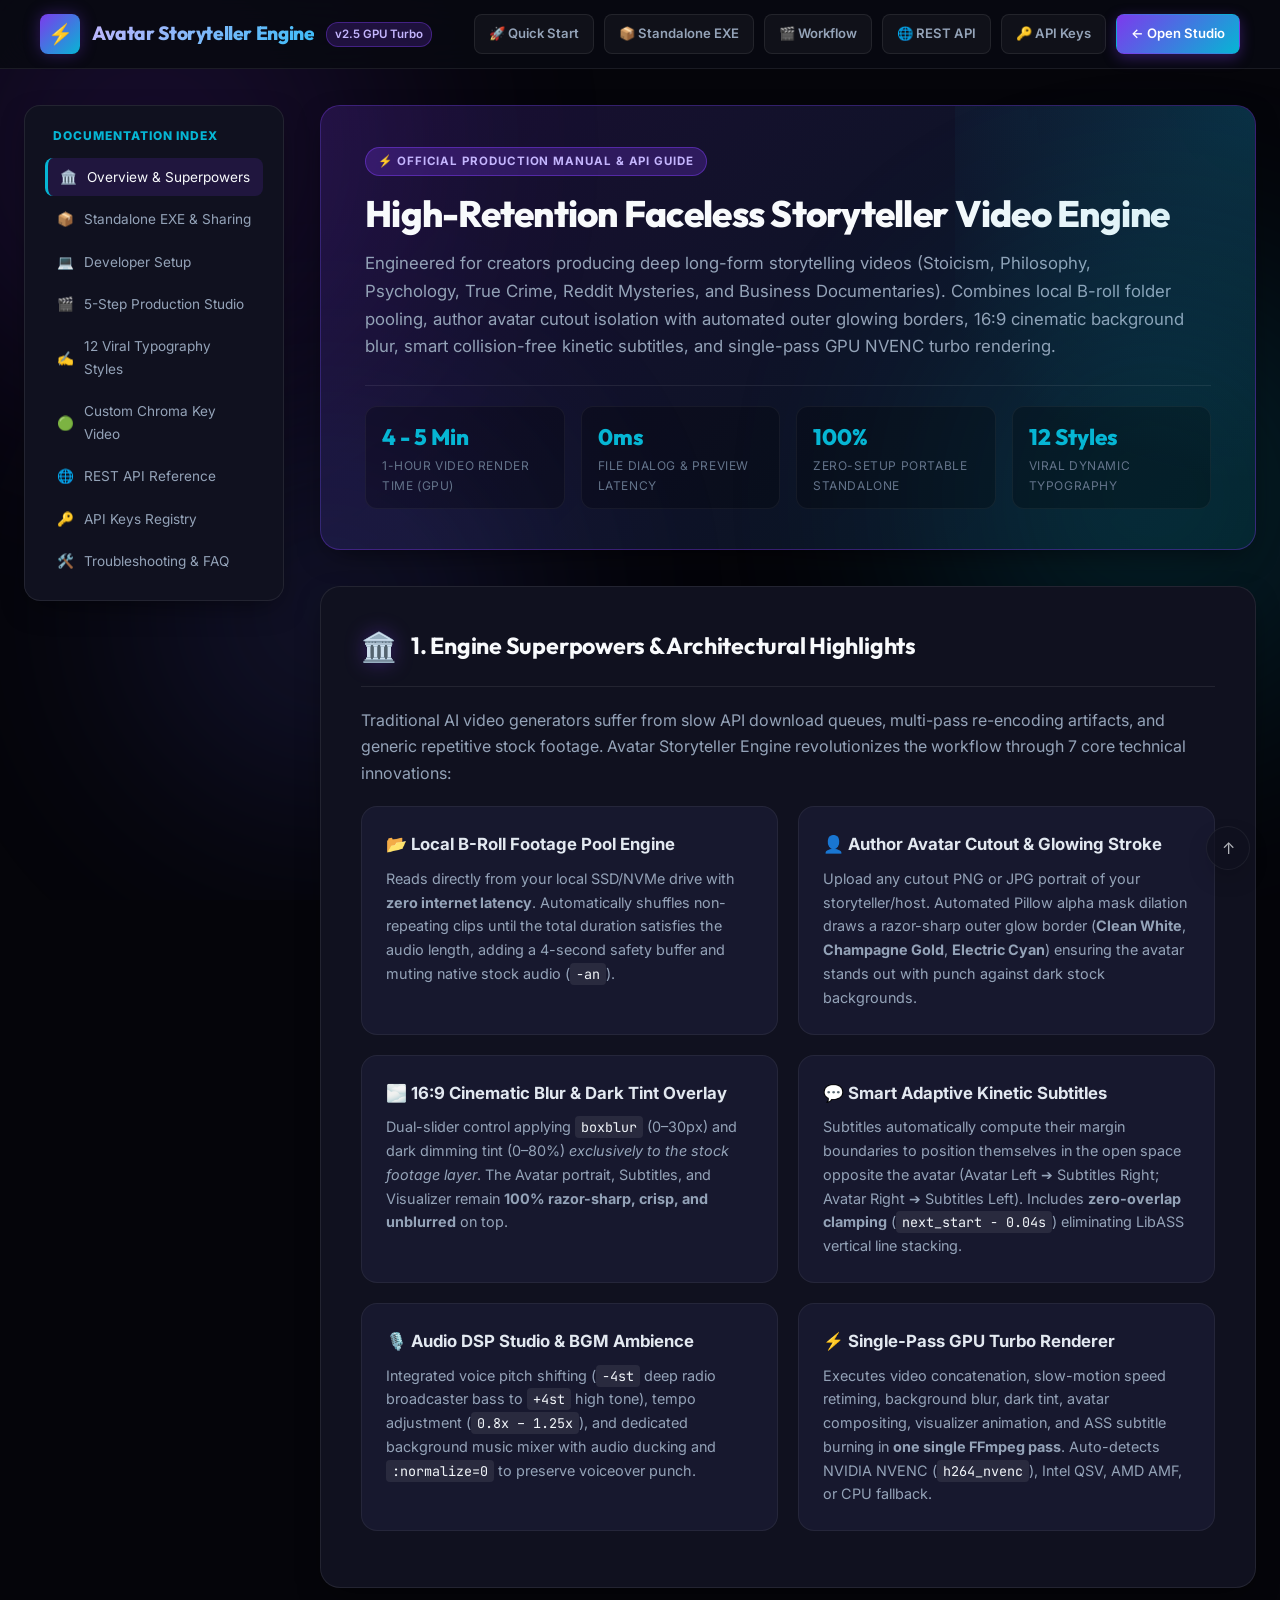
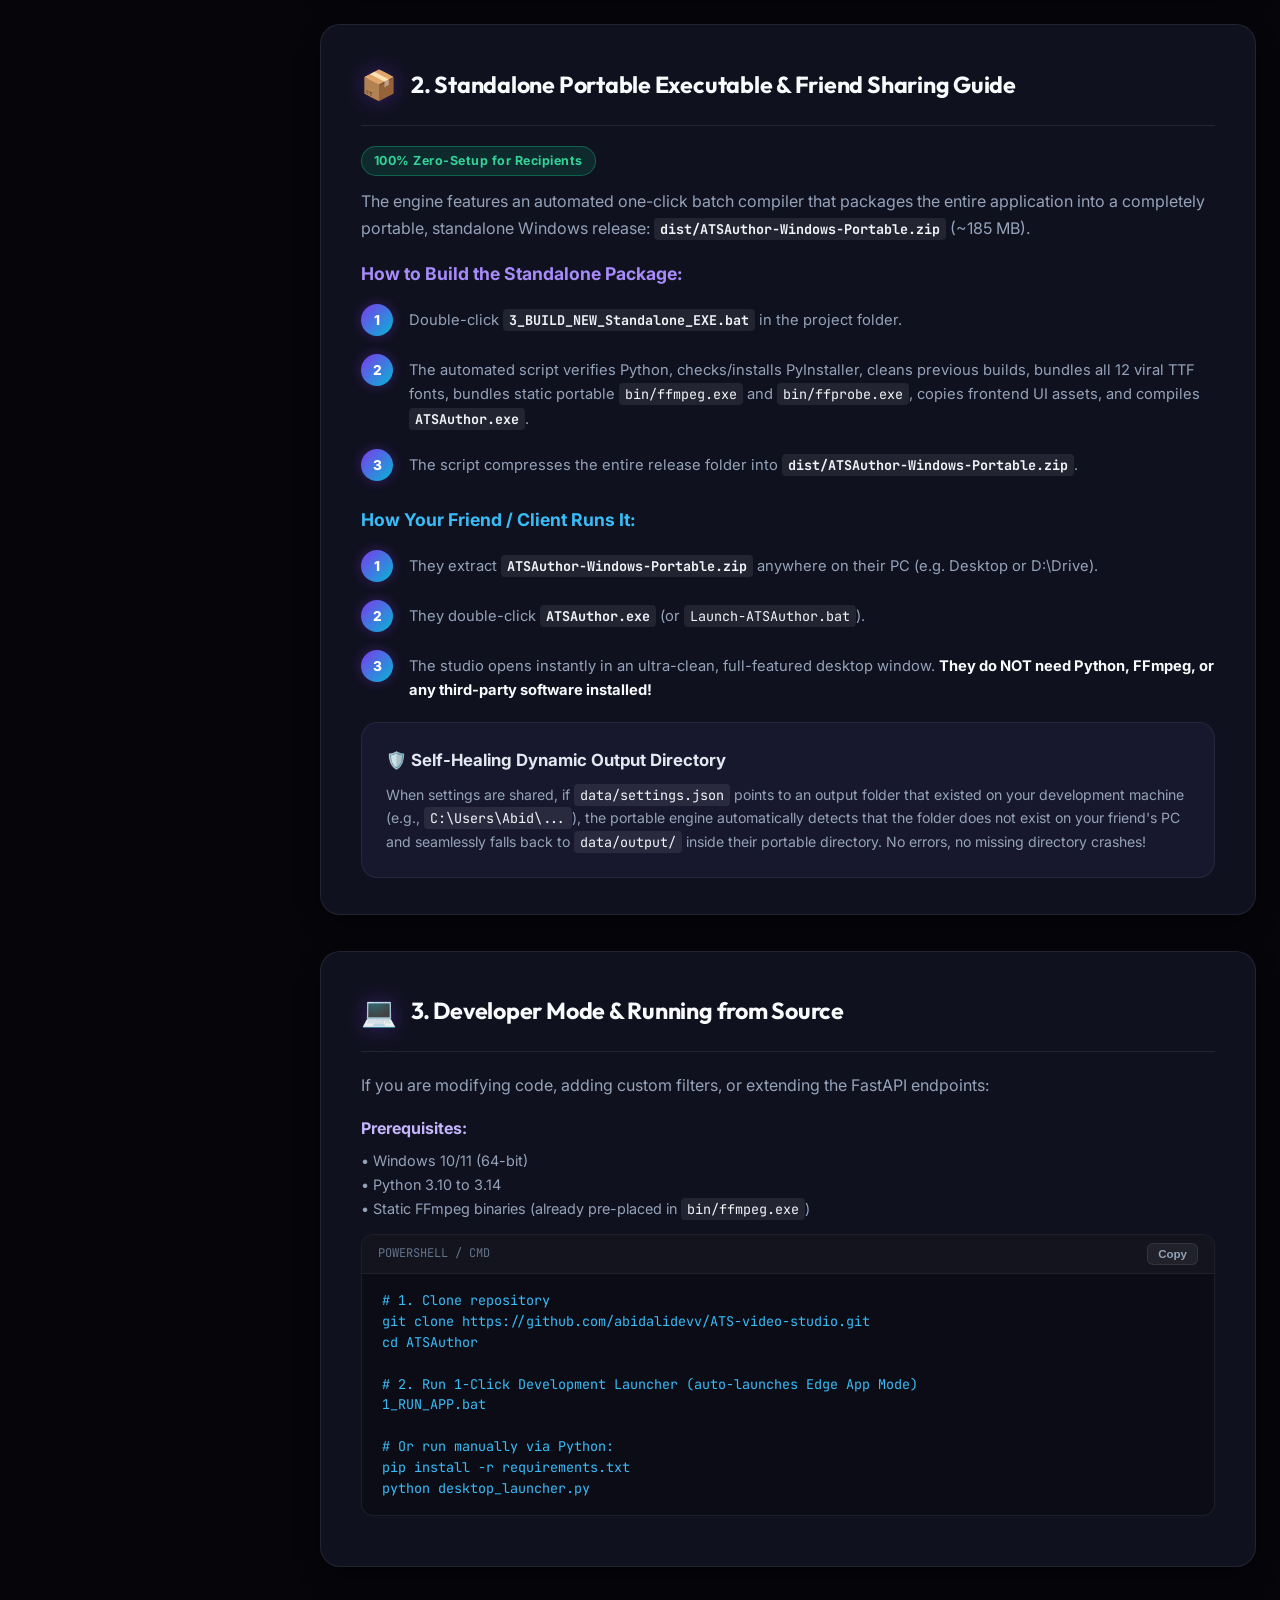
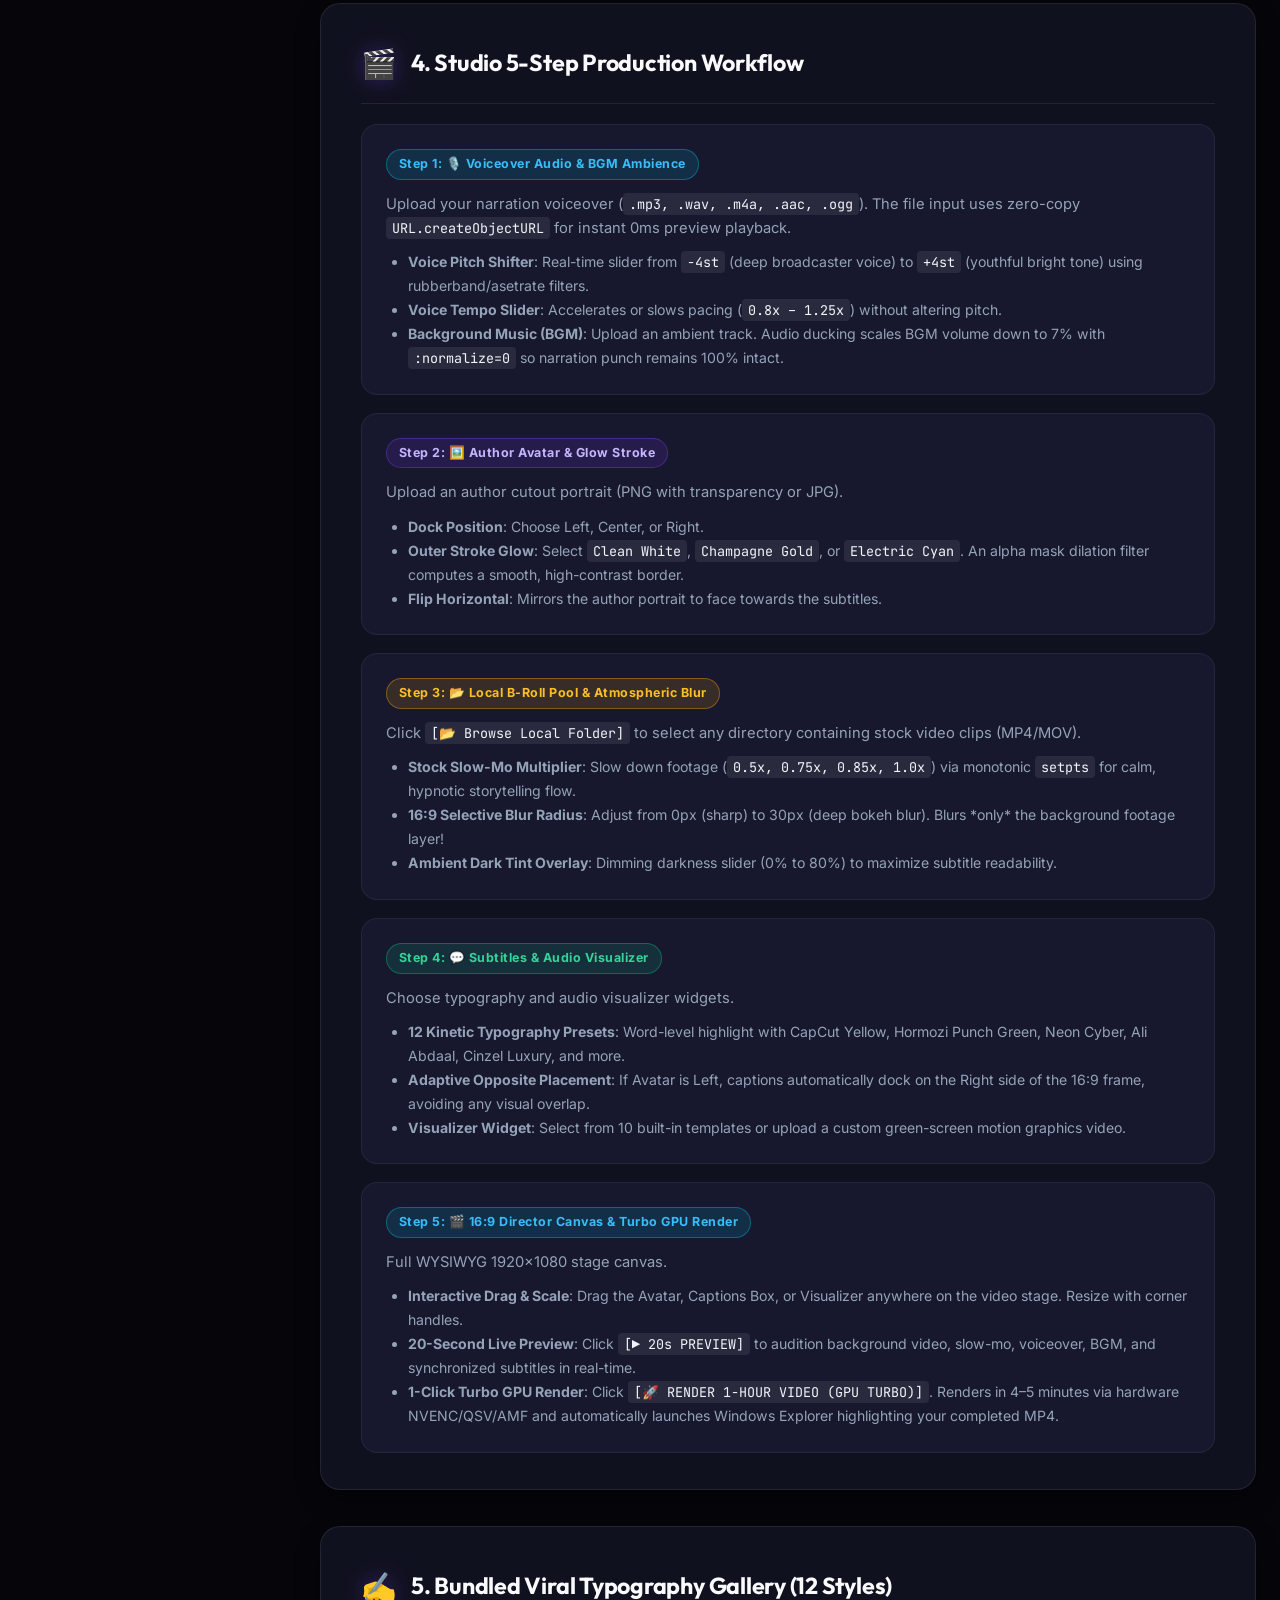
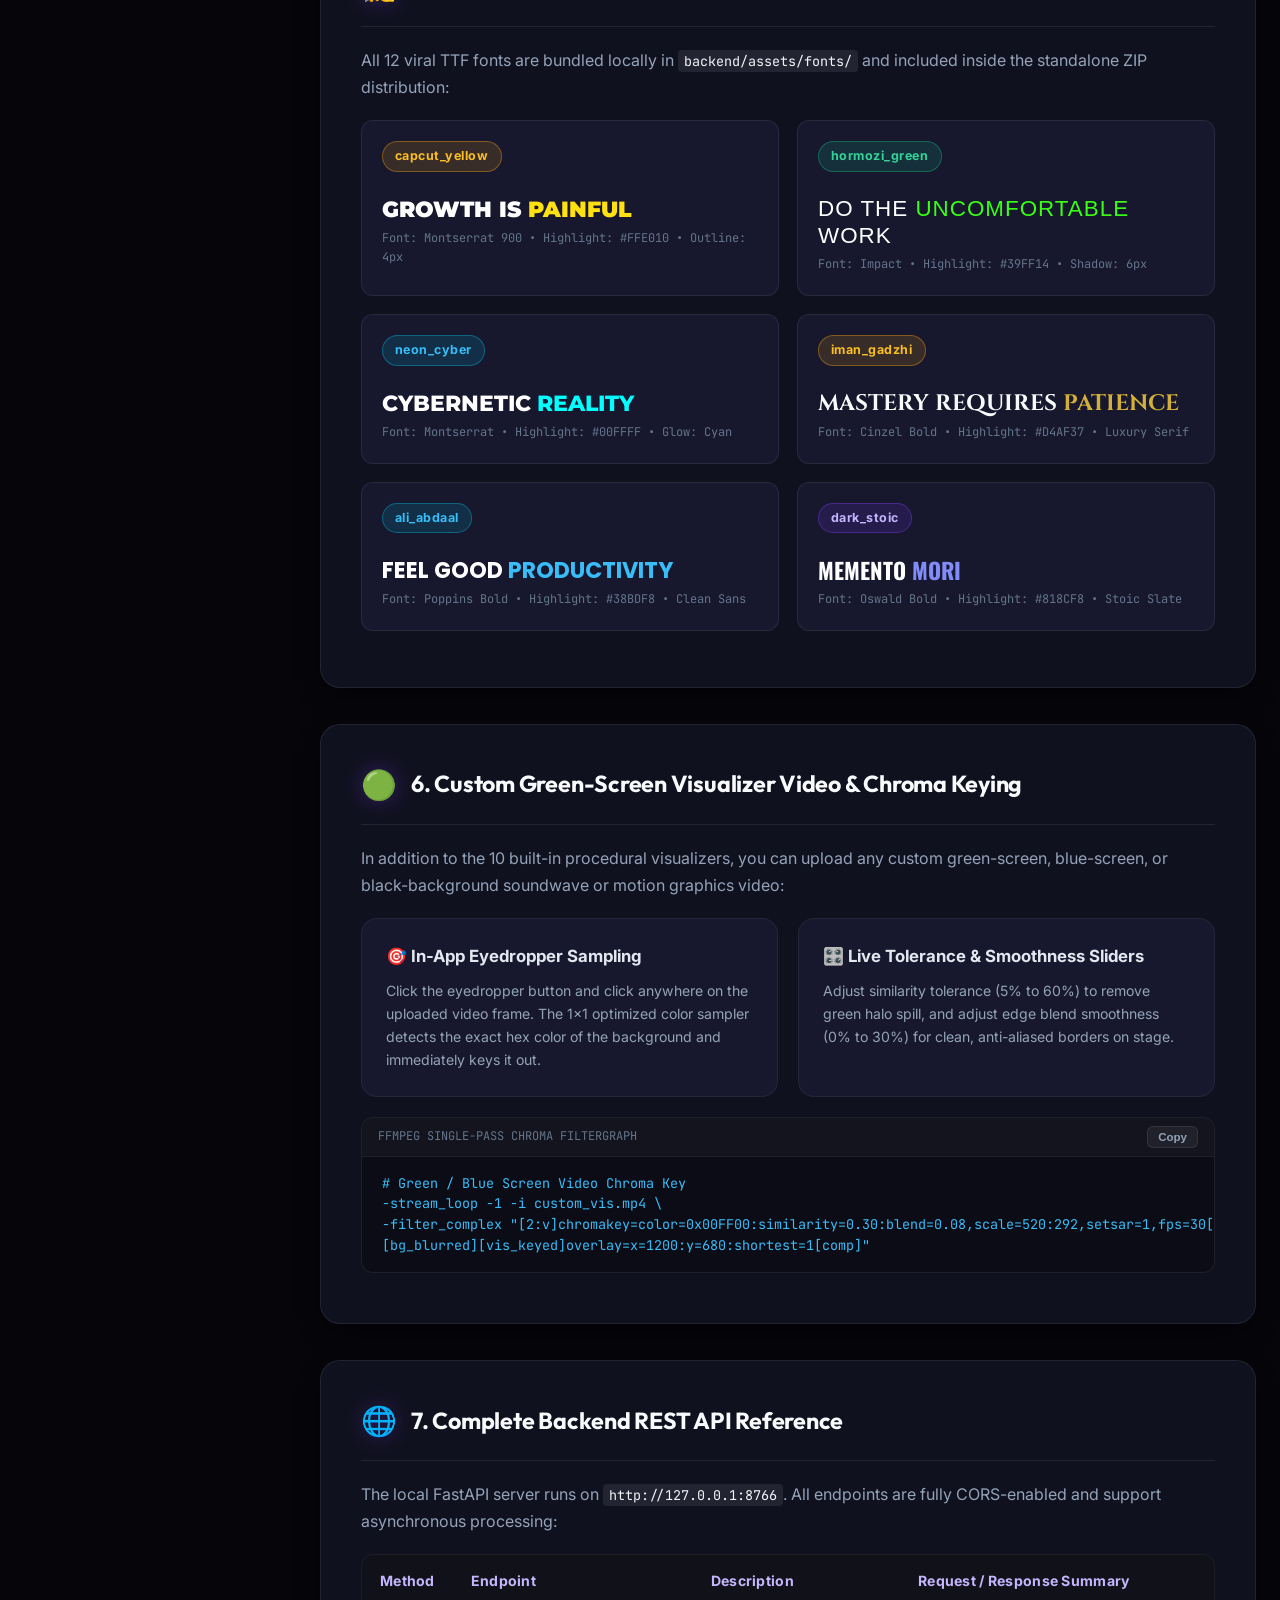
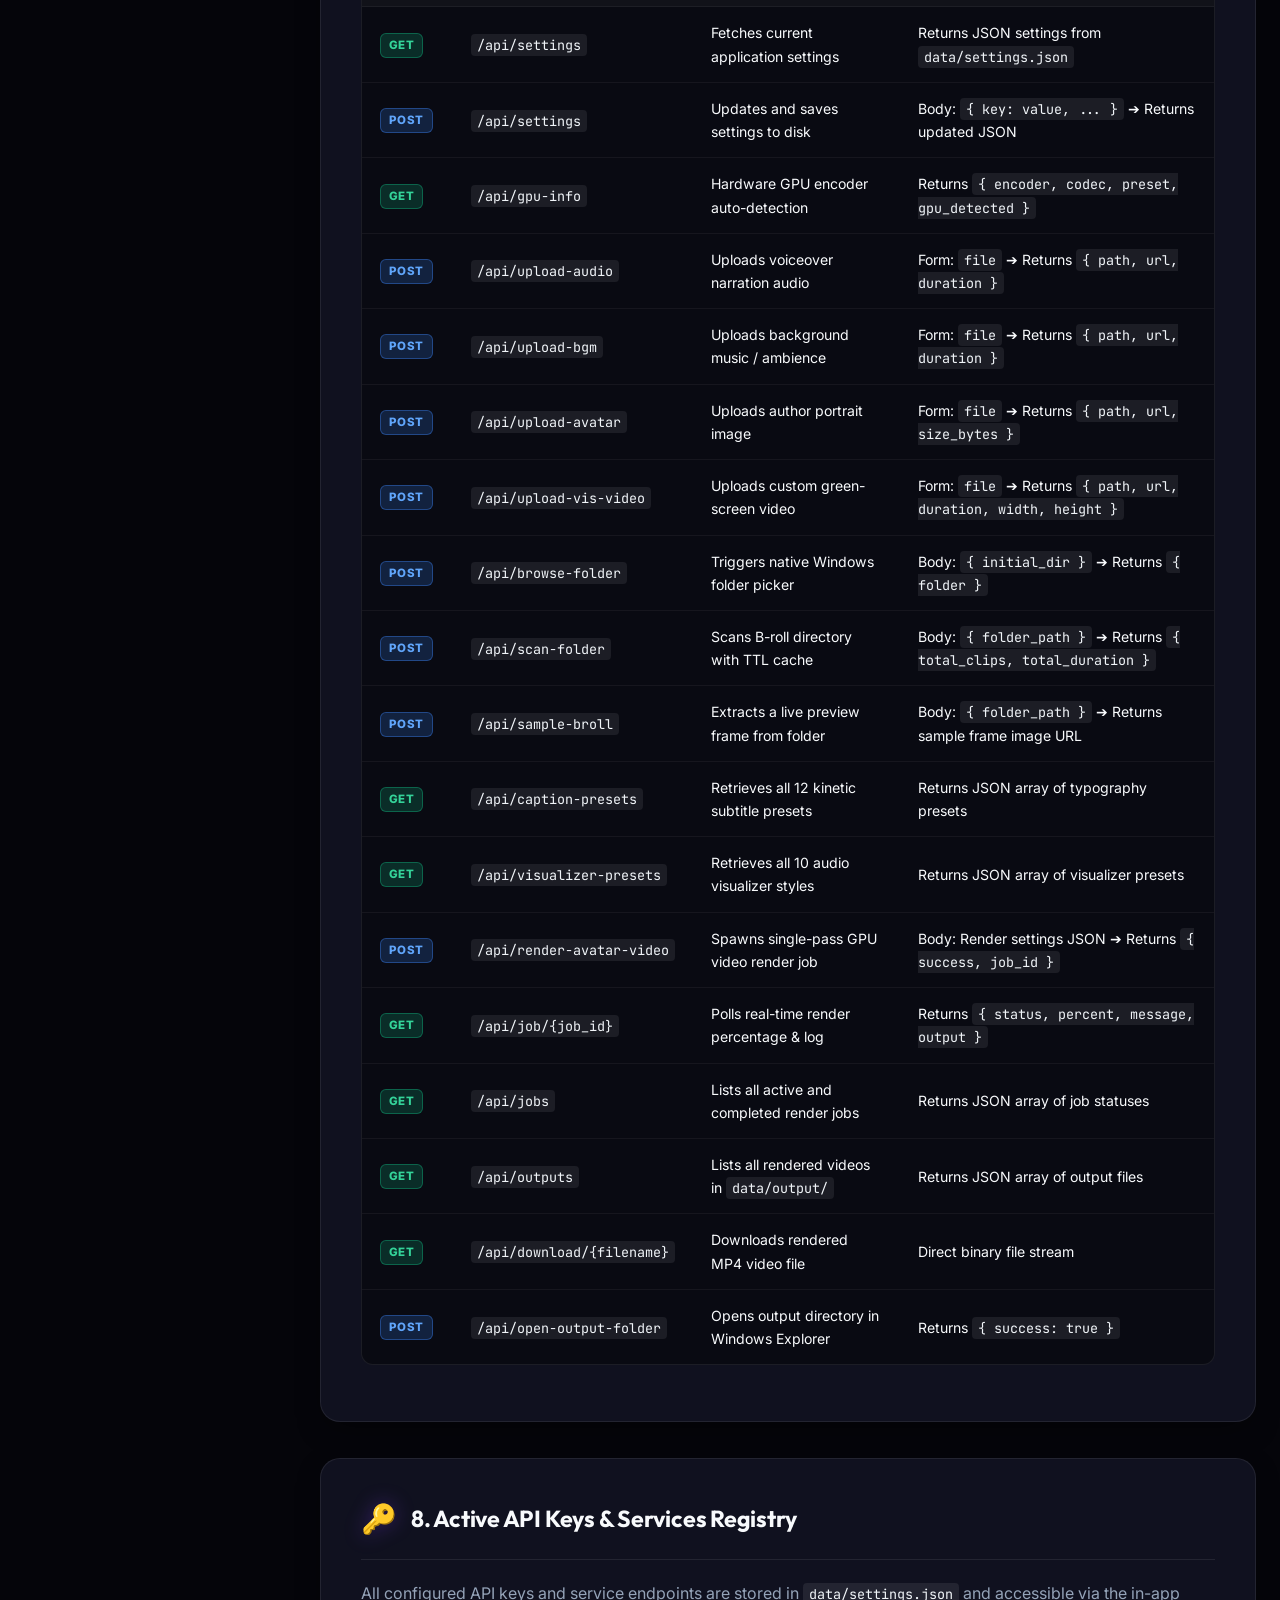
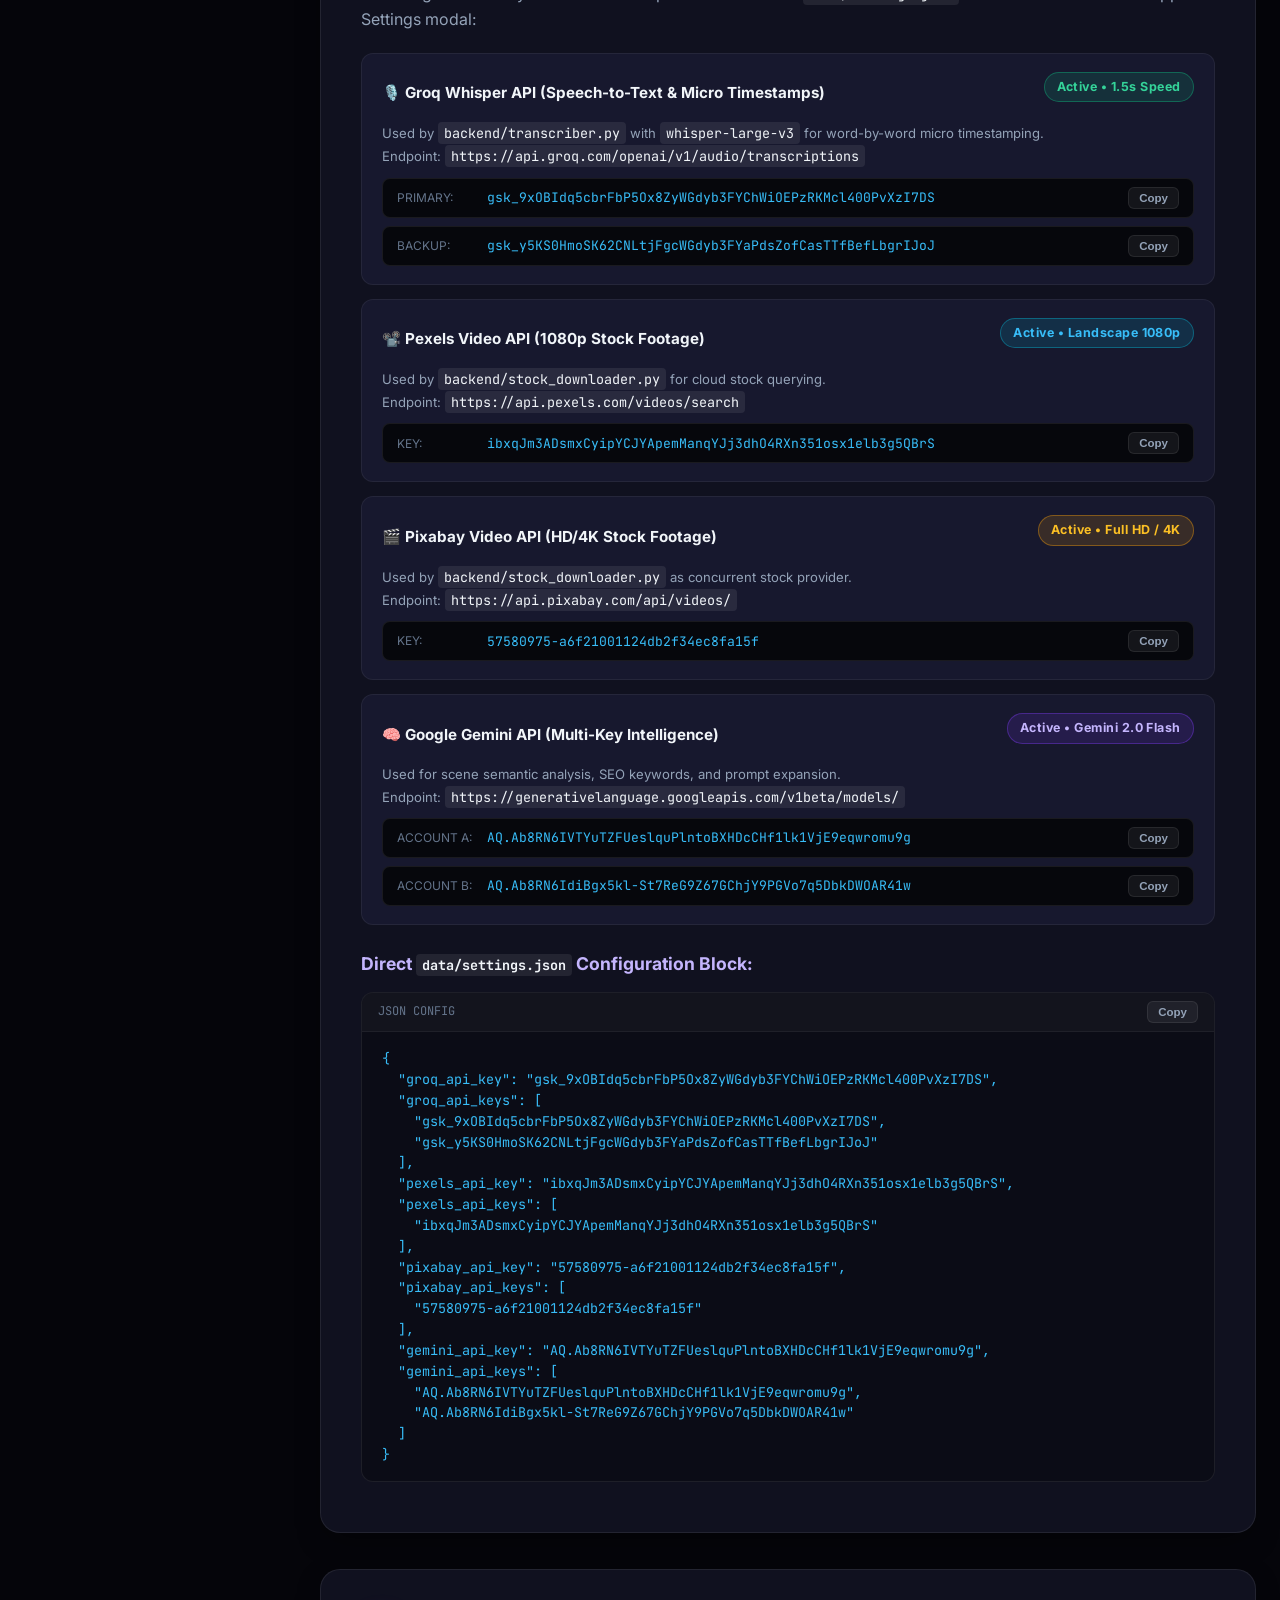
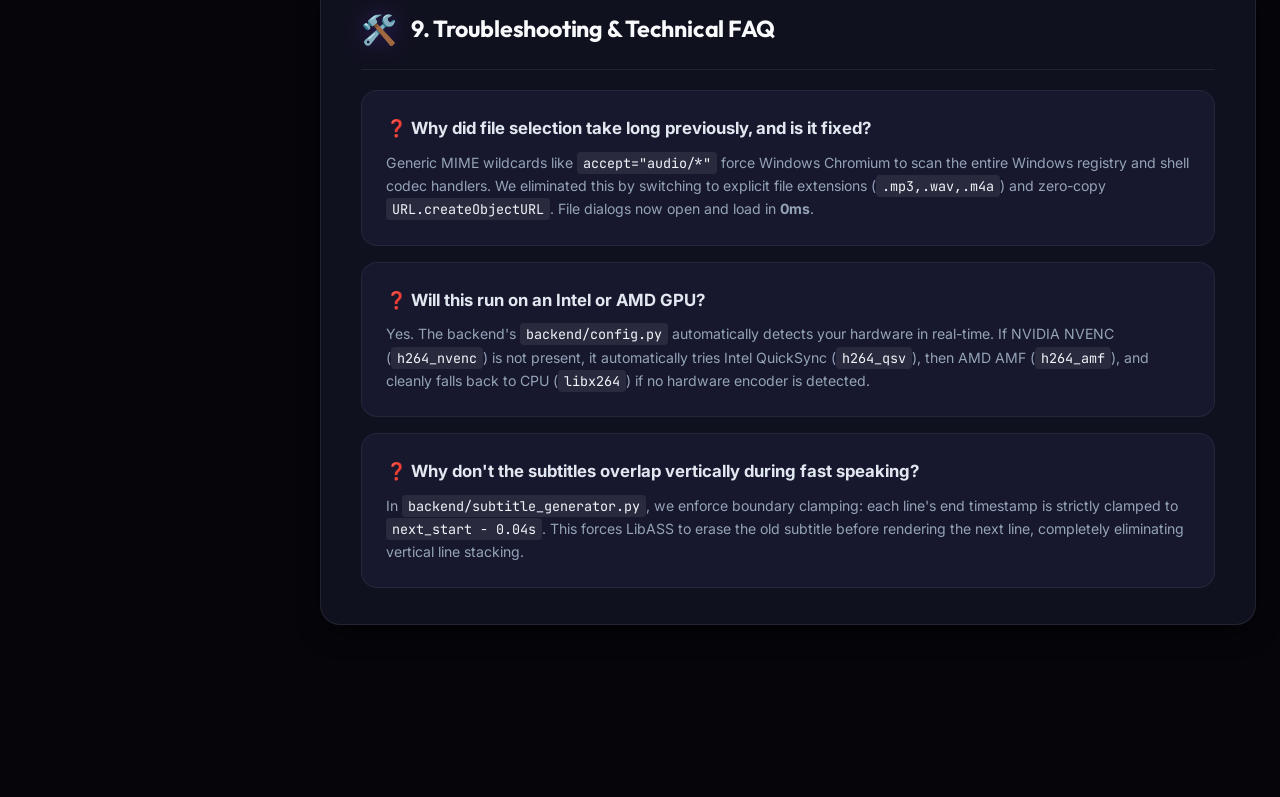
==== documentation.html @ 4c085325 "feat: complete ATS Author Studio with standalone engine, visualizers, and unified docs" ====
<!DOCTYPE html>
<html lang="en">
<head>
  <meta charset="UTF-8">
  <meta name="viewport" content="width=device-width, initial-scale=1.0">
  <title>⚡ Avatar Storyteller Engine — Master Documentation &amp; User Manual</title>
  <meta name="description" content="Official documentation, standalone distribution manual, and REST API specification for Avatar Storyteller Engine: Ultra-fast single-pass GPU 1080p video studio for faceless YouTube storytellers.">
  <link rel="icon" type="image/svg+xml" href="data:image/svg+xml,<svg xmlns='http://www.w3.org/2000/svg' viewBox='0 0 32 32'><text y='26' font-size='28'>⚡</text></svg>">
  <link rel="preconnect" href="https://fonts.googleapis.com">
  <link rel="preconnect" href="https://fonts.gstatic.com" crossorigin>
  <link href="https://fonts.googleapis.com/css2?family=Anton&family=Archivo+Black&family=Bangers&family=Bebas+Neue&family=Cinzel:wght@700;900&family=Inter:wght@300;400;500;600;700;800&family=JetBrains+Mono:wght@400;500;600&family=Luckiest+Guy&family=Montserrat:wght@500;700;800;900&family=Oswald:wght@600;700&family=Outfit:wght@600;700;800;900&family=Poppins:wght@600;800&display=swap" rel="stylesheet">
  <style>
    :root {
      --bg-void: #05050a;
      --bg-deep: #090a12;
      --bg-card: #10111f;
      --bg-card-hover: #15172b;
      --bg-sub: #17182e;
      --bg-code: #0b0c16;
      --border-subtle: rgba(255, 255, 255, 0.08);
      --border-hover: rgba(124, 58, 237, 0.45);
      --accent-primary: #7c3aed;
      --accent-secondary: #06b6d4;
      --accent-cyan-glow: rgba(6, 182, 212, 0.35);
      --accent-purple-glow: rgba(124, 58, 237, 0.35);
      --accent-green: #10b981;
      --accent-gold: #f59e0b;
      --accent-red: #ef4444;
      --text-primary: #f8fafc;
      --text-secondary: #94a3b8;
      --text-muted: #64748b;
      --radius-sm: 8px;
      --radius-md: 12px;
      --radius-lg: 16px;
      --radius-xl: 20px;
      --shadow-card: 0 10px 30px -10px rgba(0, 0, 0, 0.6);
      --shadow-glow: 0 0 25px rgba(124, 58, 237, 0.25);
    }

    * { box-sizing: border-box; margin: 0; padding: 0; }
    html { scroll-behavior: smooth; }

    body {
      background: var(--bg-void);
      color: var(--text-primary);
      font-family: 'Inter', -apple-system, BlinkMacSystemFont, "Segoe UI", Roboto, sans-serif;
      line-height: 1.65;
      padding-bottom: 100px;
      overflow-x: hidden;
    }

    /* Ambient Background Glows */
    .bg-canvas-fx {
      position: fixed;
      top: 0; left: 0; right: 0; bottom: 0;
      pointer-events: none;
      z-index: 0;
      overflow: hidden;
    }
    .glow-orb {
      position: absolute;
      border-radius: 50%;
      filter: blur(120px);
      opacity: 0.15;
    }
    .orb-1 { width: 500px; height: 500px; background: var(--accent-primary); top: -100px; left: -100px; }
    .orb-2 { width: 450px; height: 450px; background: var(--accent-secondary); top: 30%; right: -100px; }
    .orb-3 { width: 400px; height: 400px; background: #6366f1; bottom: 10%; left: 10%; }

    /* Sticky Top Header */
    .docs-header {
      position: sticky;
      top: 0;
      z-index: 100;
      display: flex;
      align-items: center;
      justify-content: space-between;
      padding: 14px 40px;
      background: rgba(9, 10, 18, 0.88);
      backdrop-filter: blur(20px);
      -webkit-backdrop-filter: blur(20px);
      border-bottom: 1px solid var(--border-subtle);
    }
    .brand {
      display: flex;
      align-items: center;
      gap: 12px;
      text-decoration: none;
      color: inherit;
    }
    .brand-icon {
      width: 40px;
      height: 40px;
      background: linear-gradient(135deg, var(--accent-primary), var(--accent-secondary));
      border-radius: var(--radius-sm);
      display: grid;
      place-items: center;
      font-size: 20px;
      box-shadow: 0 0 16px var(--accent-purple-glow);
    }
    .brand-title {
      font-family: 'Outfit', sans-serif;
      font-weight: 800;
      font-size: 1.2rem;
      letter-spacing: -0.02em;
      background: linear-gradient(135deg, #c4b5fd 0%, #38bdf8 100%);
      -webkit-background-clip: text;
      -webkit-text-fill-color: transparent;
    }
    .brand-version {
      font-size: 0.72rem;
      padding: 2px 8px;
      border-radius: 12px;
      background: rgba(124, 58, 237, 0.2);
      border: 1px solid rgba(124, 58, 237, 0.4);
      color: #c4b5fd;
      font-weight: 600;
    }
    .nav-actions {
      display: flex;
      align-items: center;
      gap: 10px;
    }
    .nav-btn {
      display: inline-flex;
      align-items: center;
      gap: 6px;
      padding: 8px 14px;
      border-radius: var(--radius-sm);
      font-size: 0.82rem;
      font-weight: 600;
      text-decoration: none;
      color: var(--text-secondary);
      background: rgba(255, 255, 255, 0.04);
      border: 1px solid var(--border-subtle);
      transition: all 0.2s ease;
      cursor: pointer;
    }
    .nav-btn:hover {
      color: var(--text-primary);
      background: rgba(255, 255, 255, 0.09);
      border-color: var(--accent-secondary);
      transform: translateY(-1px);
    }
    .nav-btn-primary {
      background: linear-gradient(135deg, var(--accent-primary), var(--accent-secondary));
      border-color: transparent;
      color: #fff !important;
      box-shadow: 0 4px 14px var(--accent-purple-glow);
    }
    .nav-btn-primary:hover {
      box-shadow: 0 6px 20px rgba(6, 182, 212, 0.4);
    }

    /* Layout Container */
    .docs-layout {
      position: relative;
      z-index: 1;
      max-width: 1300px;
      margin: 36px auto;
      padding: 0 24px;
      display: grid;
      grid-template-columns: 260px 1fr;
      gap: 36px;
      align-items: start;
    }
    @media (max-width: 960px) {
      .docs-layout { grid-template-columns: 1fr; }
      .docs-sidebar { display: none; }
      .docs-header { padding: 12px 20px; }
    }

    /* Sidebar Navigation */
    .docs-sidebar {
      position: sticky;
      top: 86px;
      background: var(--bg-card);
      border: 1px solid var(--border-subtle);
      border-radius: var(--radius-lg);
      padding: 20px;
      max-height: calc(100vh - 110px);
      overflow-y: auto;
      box-shadow: var(--shadow-card);
    }
    .sidebar-title {
      font-size: 0.75rem;
      font-weight: 800;
      text-transform: uppercase;
      letter-spacing: 0.08em;
      color: var(--accent-secondary);
      margin-bottom: 12px;
      padding-left: 8px;
    }
    .sidebar-list {
      list-style: none;
      display: flex;
      flex-direction: column;
      gap: 4px;
    }
    .sidebar-link {
      display: flex;
      align-items: center;
      gap: 10px;
      padding: 8px 12px;
      border-radius: var(--radius-sm);
      font-size: 0.85rem;
      color: var(--text-secondary);
      text-decoration: none;
      transition: all 0.15s ease;
    }
    .sidebar-link:hover, .sidebar-link.active {
      color: var(--text-primary);
      background: rgba(124, 58, 237, 0.15);
      border-left: 3px solid var(--accent-secondary);
    }

    /* Main Content Area */
    .docs-content {
      min-width: 0;
    }

    /* Hero Banner */
    .hero-banner {
      position: relative;
      background: linear-gradient(135deg, rgba(124, 58, 237, 0.18) 0%, rgba(6, 182, 212, 0.1) 100%);
      border: 1px solid rgba(124, 58, 237, 0.35);
      border-radius: var(--radius-xl);
      padding: 40px 44px;
      margin-bottom: 36px;
      box-shadow: var(--shadow-card);
      overflow: hidden;
    }
    .hero-banner::after {
      content: '';
      position: absolute;
      top: 0; right: 0; width: 300px; height: 100%;
      background: radial-gradient(circle at top right, rgba(6, 182, 212, 0.18), transparent 70%);
      pointer-events: none;
    }
    .hero-badge {
      display: inline-flex;
      align-items: center;
      gap: 8px;
      font-size: 0.72rem;
      font-weight: 700;
      text-transform: uppercase;
      letter-spacing: 0.08em;
      padding: 4px 12px;
      border-radius: 20px;
      background: rgba(124, 58, 237, 0.25);
      border: 1px solid rgba(124, 58, 237, 0.5);
      color: #c4b5fd;
      margin-bottom: 16px;
    }
    .hero-title {
      font-family: 'Outfit', sans-serif;
      font-size: 2.3rem;
      font-weight: 800;
      line-height: 1.2;
      margin-bottom: 14px;
      letter-spacing: -0.02em;
    }
    .hero-desc {
      color: var(--text-secondary);
      font-size: 1.05rem;
      max-width: 820px;
      margin-bottom: 24px;
    }
    .hero-stats {
      display: grid;
      grid-template-columns: repeat(auto-fit, minmax(180px, 1fr));
      gap: 16px;
      margin-top: 24px;
      padding-top: 20px;
      border-top: 1px solid rgba(255, 255, 255, 0.08);
    }
    .stat-card {
      background: rgba(0, 0, 0, 0.25);
      border: 1px solid rgba(255, 255, 255, 0.05);
      border-radius: var(--radius-md);
      padding: 12px 16px;
    }
    .stat-val {
      font-family: 'Outfit', sans-serif;
      font-size: 1.4rem;
      font-weight: 800;
      color: var(--accent-secondary);
    }
    .stat-label {
      font-size: 0.75rem;
      color: var(--text-muted);
      text-transform: uppercase;
      letter-spacing: 0.05em;
    }

    /* Section Cards */
    .section-card {
      background: var(--bg-card);
      border: 1px solid var(--border-subtle);
      border-radius: var(--radius-xl);
      padding: 36px 40px;
      margin-bottom: 36px;
      box-shadow: var(--shadow-card);
      transition: border-color 0.2s ease;
    }
    .section-card:hover {
      border-color: rgba(255, 255, 255, 0.12);
    }
    .section-header {
      display: flex;
      align-items: center;
      gap: 14px;
      margin-bottom: 20px;
      padding-bottom: 16px;
      border-bottom: 1px solid var(--border-subtle);
    }
    .section-icon {
      font-size: 1.8rem;
      filter: drop-shadow(0 0 10px var(--accent-purple-glow));
    }
    .section-title {
      font-family: 'Outfit', sans-serif;
      font-size: 1.45rem;
      font-weight: 700;
      letter-spacing: -0.01em;
    }

    /* Sub Cards & Grids */
    .grid-2 {
      display: grid;
      grid-template-columns: repeat(auto-fit, minmax(360px, 1fr));
      gap: 20px;
      margin: 20px 0;
    }
    .grid-3 {
      display: grid;
      grid-template-columns: repeat(auto-fit, minmax(260px, 1fr));
      gap: 18px;
      margin: 20px 0;
    }
    .sub-card {
      background: var(--bg-sub);
      border: 1px solid rgba(255, 255, 255, 0.06);
      border-radius: var(--radius-lg);
      padding: 24px;
      transition: all 0.2s ease;
    }
    .sub-card:hover {
      background: var(--bg-card-hover);
      border-color: var(--border-hover);
      transform: translateY(-2px);
    }
    .sub-card-title {
      font-size: 1.05rem;
      font-weight: 700;
      color: #e2e8f0;
      margin-bottom: 8px;
      display: flex;
      align-items: center;
      gap: 8px;
    }

    /* Step Pills & Badges */
    .step-badge {
      display: inline-flex;
      align-items: center;
      gap: 8px;
      padding: 4px 12px;
      border-radius: 20px;
      font-size: 0.78rem;
      font-weight: 700;
      letter-spacing: 0.04em;
      margin-bottom: 12px;
    }
    .badge-cyan { background: rgba(6, 182, 212, 0.15); color: #38bdf8; border: 1px solid rgba(6, 182, 212, 0.4); }
    .badge-purple { background: rgba(124, 58, 237, 0.15); color: #c4b5fd; border: 1px solid rgba(124, 58, 237, 0.4); }
    .badge-green { background: rgba(16, 185, 129, 0.15); color: #34d399; border: 1px solid rgba(16, 185, 129, 0.4); }
    .badge-gold { background: rgba(245, 158, 11, 0.15); color: #fbbf24; border: 1px solid rgba(245, 158, 11, 0.4); }

    /* Code & Clipboard Snippets */
    .code-box {
      position: relative;
      background: var(--bg-code);
      border: 1px solid var(--border-subtle);
      border-radius: var(--radius-md);
      margin: 14px 0;
      overflow: hidden;
    }
    .code-box-header {
      display: flex;
      align-items: center;
      justify-content: space-between;
      padding: 8px 16px;
      background: rgba(255, 255, 255, 0.03);
      border-bottom: 1px solid rgba(255, 255, 255, 0.05);
      font-size: 0.75rem;
      color: var(--text-muted);
      font-family: 'JetBrains Mono', monospace;
    }
    .copy-btn {
      background: rgba(255, 255, 255, 0.06);
      border: 1px solid var(--border-subtle);
      color: var(--text-secondary);
      border-radius: 6px;
      padding: 4px 10px;
      font-size: 0.72rem;
      font-weight: 600;
      cursor: pointer;
      display: inline-flex;
      align-items: center;
      gap: 4px;
      transition: all 0.2s ease;
    }
    .copy-btn:hover {
      background: rgba(255, 255, 255, 0.12);
      color: #fff;
      border-color: var(--accent-secondary);
    }
    .copy-btn.copied {
      background: var(--accent-green) !important;
      color: #fff !important;
      border-color: transparent !important;
    }
    pre {
      font-family: 'JetBrains Mono', monospace;
      padding: 16px 20px;
      overflow-x: auto;
      font-size: 0.84rem;
      color: #38bdf8;
      line-height: 1.55;
    }
    code {
      font-family: 'JetBrains Mono', monospace;
      background: rgba(255, 255, 255, 0.08);
      padding: 2px 6px;
      border-radius: 4px;
      font-size: 0.84rem;
      color: #f1f5f9;
    }

    /* Tables */
    .table-container {
      overflow-x: auto;
      margin: 20px 0;
      border: 1px solid var(--border-subtle);
      border-radius: var(--radius-md);
      background: var(--bg-deep);
    }
    table {
      width: 100%;
      border-collapse: collapse;
      font-size: 0.88rem;
      text-align: left;
    }
    th, td {
      padding: 14px 18px;
      border-bottom: 1px solid rgba(255, 255, 255, 0.05);
    }
    th {
      background: rgba(255, 255, 255, 0.03);
      color: #c4b5fd;
      font-weight: 700;
      letter-spacing: 0.02em;
    }
    tr:last-child td { border-bottom: none; }
    tr:hover td { background: rgba(255, 255, 255, 0.02); }

    /* Method Badges */
    .method-badge {
      display: inline-block;
      padding: 2px 8px;
      border-radius: 6px;
      font-size: 0.72rem;
      font-weight: 800;
      letter-spacing: 0.04em;
    }
    .method-get { background: rgba(16, 185, 129, 0.2); color: #34d399; border: 1px solid rgba(16, 185, 129, 0.4); }
    .method-post { background: rgba(59, 130, 246, 0.2); color: #60a5fa; border: 1px solid rgba(59, 130, 246, 0.4); }

    /* Key Box */
    .key-item {
      background: var(--bg-sub);
      border: 1px solid rgba(255, 255, 255, 0.06);
      border-radius: var(--radius-md);
      padding: 18px 20px;
      margin-bottom: 14px;
    }
    .key-header {
      display: flex;
      align-items: center;
      justify-content: space-between;
      margin-bottom: 8px;
    }
    .key-title {
      font-weight: 700;
      font-size: 0.95rem;
      color: #f1f5f9;
      display: flex;
      align-items: center;
      gap: 8px;
    }
    .key-desc {
      font-size: 0.82rem;
      color: var(--text-secondary);
      margin-bottom: 10px;
    }
    .key-string-wrapper {
      display: flex;
      align-items: center;
      gap: 10px;
      background: #06070c;
      border: 1px solid var(--border-subtle);
      border-radius: var(--radius-sm);
      padding: 8px 14px;
    }
    .key-string {
      font-family: 'JetBrains Mono', monospace;
      font-size: 0.82rem;
      color: #38bdf8;
      word-break: break-all;
      flex: 1;
    }

    /* Steps List */
    .steps-list {
      list-style: none;
      counter-reset: step-counter;
      display: flex;
      flex-direction: column;
      gap: 18px;
      margin: 16px 0;
    }
    .steps-list li {
      counter-increment: step-counter;
      display: flex;
      gap: 16px;
      align-items: flex-start;
    }
    .step-marker {
      width: 32px;
      height: 32px;
      border-radius: 50%;
      background: linear-gradient(135deg, var(--accent-primary), var(--accent-secondary));
      display: grid;
      place-items: center;
      font-weight: 800;
      font-size: 0.85rem;
      color: #fff;
      flex-shrink: 0;
      box-shadow: 0 0 12px var(--accent-purple-glow);
    }
    .step-text {
      flex: 1;
      padding-top: 4px;
      color: var(--text-secondary);
      font-size: 0.92rem;
    }
    .step-text strong {
      color: var(--text-primary);
    }

    /* Typography Preview Grid */
    .font-preview-grid {
      display: grid;
      grid-template-columns: repeat(auto-fit, minmax(280px, 1fr));
      gap: 18px;
      margin: 20px 0;
    }
    .font-card {
      background: var(--bg-sub);
      border: 1px solid var(--border-subtle);
      border-radius: var(--radius-md);
      padding: 20px;
      position: relative;
      overflow: hidden;
    }
    .font-sample {
      font-size: 1.4rem;
      margin: 12px 0 6px;
      line-height: 1.2;
    }
    .font-meta {
      font-size: 0.75rem;
      color: var(--text-muted);
      font-family: 'JetBrains Mono', monospace;
    }

    /* Floating Back to Top */
    .scroll-top-btn {
      position: fixed;
      bottom: 30px;
      right: 30px;
      width: 44px;
      height: 44px;
      background: var(--bg-card);
      border: 1px solid var(--border-subtle);
      border-radius: 50%;
      color: var(--text-primary);
      display: grid;
      place-items: center;
      cursor: pointer;
      box-shadow: var(--shadow-card);
      opacity: 0.7;
      transition: all 0.2s ease;
      z-index: 90;
      text-decoration: none;
    }
    .scroll-top-btn:hover {
      opacity: 1;
      border-color: var(--accent-secondary);
      transform: translateY(-2px);
    }
  </style>
</head>
<body>

  <!-- Ambient Backdrop -->
  <div class="bg-canvas-fx">
    <div class="glow-orb orb-1"></div>
    <div class="glow-orb orb-2"></div>
    <div class="glow-orb orb-3"></div>
  </div>

  <!-- ═══ Sticky Header ═══ -->
  <header class="docs-header">
    <a href="index.html" class="brand">
      <div class="brand-icon">⚡</div>
      <div>
        <div class="brand-title">Avatar Storyteller Engine</div>
      </div>
      <span class="brand-version">v2.5 GPU Turbo</span>
    </a>
    <div class="nav-actions">
      <a href="#quickstart" class="nav-btn">🚀 Quick Start</a>
      <a href="#portable" class="nav-btn">📦 Standalone EXE</a>
      <a href="#workflow" class="nav-btn">🎬 Workflow</a>
      <a href="#api" class="nav-btn">🌐 REST API</a>
      <a href="#keys" class="nav-btn">🔑 API Keys</a>
      <a href="frontend/index.html" class="nav-btn nav-btn-primary">← Open Studio</a>
    </div>
  </header>

  <!-- ═══ Main Documentation Layout ═══ -->
  <div class="docs-layout">

    <!-- ── Left Sticky Navigation ── -->
    <aside class="docs-sidebar">
      <div class="sidebar-title">Documentation Index</div>
      <ul class="sidebar-list">
        <li><a href="#overview" class="sidebar-link active"><span>🏛️</span> Overview &amp; Superpowers</a></li>
        <li><a href="#portable" class="sidebar-link"><span>📦</span> Standalone EXE &amp; Sharing</a></li>
        <li><a href="#quickstart" class="sidebar-link"><span>💻</span> Developer Setup</a></li>
        <li><a href="#workflow" class="sidebar-link"><span>🎬</span> 5-Step Production Studio</a></li>
        <li><a href="#typography" class="sidebar-link"><span>✍️</span> 12 Viral Typography Styles</a></li>
        <li><a href="#chroma" class="sidebar-link"><span>🟢</span> Custom Chroma Key Video</a></li>
        <li><a href="#api" class="sidebar-link"><span>🌐</span> REST API Reference</a></li>
        <li><a href="#keys" class="sidebar-link"><span>🔑</span> API Keys Registry</a></li>
        <li><a href="#faq" class="sidebar-link"><span>🛠️</span> Troubleshooting &amp; FAQ</a></li>
      </ul>
    </aside>

    <!-- ── Right Documentation Content ── -->
    <main class="docs-content">

      <!-- Hero Banner -->
      <section class="hero-banner" id="overview">
        <div class="hero-badge">⚡ Official Production Manual &amp; API Guide</div>
        <h1 class="hero-title">High-Retention Faceless Storyteller Video Engine</h1>
        <p class="hero-desc">
          Engineered for creators producing deep long-form storytelling videos (Stoicism, Philosophy, Psychology, True Crime, Reddit Mysteries, and Business Documentaries). Combines local B-roll folder pooling, author avatar cutout isolation with automated outer glowing borders, 16:9 cinematic background blur, smart collision-free kinetic subtitles, and single-pass GPU NVENC turbo rendering.
        </p>
        <div class="hero-stats">
          <div class="stat-card">
            <div class="stat-val">4 - 5 Min</div>
            <div class="stat-label">1-Hour Video Render Time (GPU)</div>
          </div>
          <div class="stat-card">
            <div class="stat-val">0ms</div>
            <div class="stat-label">File Dialog &amp; Preview Latency</div>
          </div>
          <div class="stat-card">
            <div class="stat-val">100%</div>
            <div class="stat-label">Zero-Setup Portable Standalone</div>
          </div>
          <div class="stat-card">
            <div class="stat-val">12 Styles</div>
            <div class="stat-label">Viral Dynamic Typography</div>
          </div>
        </div>
      </section>

      <!-- Section 1: Core Superpowers -->
      <section class="section-card">
        <div class="section-header">
          <span class="section-icon">🏛️</span>
          <h2 class="section-title">1. Engine Superpowers &amp; Architectural Highlights</h2>
        </div>
        <p style="color:var(--text-secondary); margin-bottom:18px;">
          Traditional AI video generators suffer from slow API download queues, multi-pass re-encoding artifacts, and generic repetitive stock footage. Avatar Storyteller Engine revolutionizes the workflow through 7 core technical innovations:
        </p>

        <div class="grid-2">
          <div class="sub-card">
            <div class="sub-card-title">📂 Local B-Roll Footage Pool Engine</div>
            <p style="color:var(--text-secondary);font-size:0.9rem;">
              Reads directly from your local SSD/NVMe drive with <strong>zero internet latency</strong>. Automatically shuffles non-repeating clips until the total duration satisfies the audio length, adding a 4-second safety buffer and muting native stock audio (<code>-an</code>).
            </p>
          </div>

          <div class="sub-card">
            <div class="sub-card-title">👤 Author Avatar Cutout &amp; Glowing Stroke</div>
            <p style="color:var(--text-secondary);font-size:0.9rem;">
              Upload any cutout PNG or JPG portrait of your storyteller/host. Automated Pillow alpha mask dilation draws a razor-sharp outer glow border (<strong>Clean White</strong>, <strong>Champagne Gold</strong>, <strong>Electric Cyan</strong>) ensuring the avatar stands out with punch against dark stock backgrounds.
            </p>
          </div>

          <div class="sub-card">
            <div class="sub-card-title">🌫️ 16:9 Cinematic Blur &amp; Dark Tint Overlay</div>
            <p style="color:var(--text-secondary);font-size:0.9rem;">
              Dual-slider control applying <code>boxblur</code> (0–30px) and dark dimming tint (0–80%) <em>exclusively to the stock footage layer</em>. The Avatar portrait, Subtitles, and Visualizer remain <strong>100% razor-sharp, crisp, and unblurred</strong> on top.
            </p>
          </div>

          <div class="sub-card">
            <div class="sub-card-title">💬 Smart Adaptive Kinetic Subtitles</div>
            <p style="color:var(--text-secondary);font-size:0.9rem;">
              Subtitles automatically compute their margin boundaries to position themselves in the open space opposite the avatar (Avatar Left ➔ Subtitles Right; Avatar Right ➔ Subtitles Left). Includes <strong>zero-overlap clamping</strong> (<code>next_start - 0.04s</code>) eliminating LibASS vertical line stacking.
            </p>
          </div>

          <div class="sub-card">
            <div class="sub-card-title">🎙️ Audio DSP Studio &amp; BGM Ambience</div>
            <p style="color:var(--text-secondary);font-size:0.9rem;">
              Integrated voice pitch shifting (<code>-4st</code> deep radio broadcaster bass to <code>+4st</code> high tone), tempo adjustment (<code>0.8x – 1.25x</code>), and dedicated background music mixer with audio ducking and <code>:normalize=0</code> to preserve voiceover punch.
            </p>
          </div>

          <div class="sub-card">
            <div class="sub-card-title">⚡ Single-Pass GPU Turbo Renderer</div>
            <p style="color:var(--text-secondary);font-size:0.9rem;">
              Executes video concatenation, slow-motion speed retiming, background blur, dark tint, avatar compositing, visualizer animation, and ASS subtitle burning in <strong>one single FFmpeg pass</strong>. Auto-detects NVIDIA NVENC (<code>h264_nvenc</code>), Intel QSV, AMD AMF, or CPU fallback.
            </p>
          </div>
        </div>
      </section>

      <!-- Section 2: Standalone Portable EXE Guide -->
      <section class="section-card" id="portable">
        <div class="section-header">
          <span class="section-icon">📦</span>
          <h2 class="section-title">2. Standalone Portable Executable &amp; Friend Sharing Guide</h2>
        </div>
        <span class="step-badge badge-green">100% Zero-Setup for Recipients</span>
        <p style="color:var(--text-secondary); margin-bottom:18px;">
          The engine features an automated one-click batch compiler that packages the entire application into a completely portable, standalone Windows release: <strong><code>dist/ATSAuthor-Windows-Portable.zip</code></strong> (~185 MB).
        </p>

        <h3 style="font-size:1.1rem;margin:18px 0 8px;color:#a78bfa;">How to Build the Standalone Package:</h3>
        <ul class="steps-list">
          <li>
            <div class="step-marker">1</div>
            <div class="step-text">
              Double-click <strong><code>3_BUILD_NEW_Standalone_EXE.bat</code></strong> in the project folder.
            </div>
          </li>
          <li>
            <div class="step-marker">2</div>
            <div class="step-text">
              The automated script verifies Python, checks/installs PyInstaller, cleans previous builds, bundles all 12 viral TTF fonts, bundles static portable <code>bin/ffmpeg.exe</code> and <code>bin/ffprobe.exe</code>, copies frontend UI assets, and compiles <strong><code>ATSAuthor.exe</code></strong>.
            </div>
          </li>
          <li>
            <div class="step-marker">3</div>
            <div class="step-text">
              The script compresses the entire release folder into <strong><code>dist/ATSAuthor-Windows-Portable.zip</code></strong>.
            </div>
          </li>
        </ul>

        <h3 style="font-size:1.1rem;margin:24px 0 8px;color:#38bdf8;">How Your Friend / Client Runs It:</h3>
        <ul class="steps-list">
          <li>
            <div class="step-marker">1</div>
            <div class="step-text">
              They extract <strong><code>ATSAuthor-Windows-Portable.zip</code></strong> anywhere on their PC (e.g. Desktop or D:\Drive).
            </div>
          </li>
          <li>
            <div class="step-marker">2</div>
            <div class="step-text">
              They double-click <strong><code>ATSAuthor.exe</code></strong> (or <code>Launch-ATSAuthor.bat</code>).
            </div>
          </li>
          <li>
            <div class="step-marker">3</div>
            <div class="step-text">
              The studio opens instantly in an ultra-clean, full-featured desktop window. <strong>They do NOT need Python, FFmpeg, or any third-party software installed!</strong>
            </div>
          </li>
        </ul>

        <div class="sub-card" style="margin-top:20px;">
          <div class="sub-card-title">🛡️ Self-Healing Dynamic Output Directory</div>
          <p style="color:var(--text-secondary);font-size:0.88rem;">
            When settings are shared, if <code>data/settings.json</code> points to an output folder that existed on your development machine (e.g., <code>C:\Users\Abid\...</code>), the portable engine automatically detects that the folder does not exist on your friend's PC and seamlessly falls back to <code>data/output/</code> inside their portable directory. No errors, no missing directory crashes!
          </p>
        </div>
      </section>

      <!-- Section 3: Developer Setup -->
      <section class="section-card" id="quickstart">
        <div class="section-header">
          <span class="section-icon">💻</span>
          <h2 class="section-title">3. Developer Mode &amp; Running from Source</h2>
        </div>
        <p style="color:var(--text-secondary);margin-bottom:16px;">
          If you are modifying code, adding custom filters, or extending the FastAPI endpoints:
        </p>

        <h3 style="font-size:1rem;color:#c4b5fd;margin:16px 0 8px;">Prerequisites:</h3>
        <p style="color:var(--text-secondary);font-size:0.9rem;">
          • Windows 10/11 (64-bit)<br>
          • Python 3.10 to 3.14<br>
          • Static FFmpeg binaries (already pre-placed in <code>bin/ffmpeg.exe</code>)
        </p>

        <div class="code-box">
          <div class="code-box-header">
            <span>POWERSHELL / CMD</span>
            <button class="copy-btn" onclick="copySnippet(this, 'dev-cmds')">Copy</button>
          </div>
          <pre id="dev-cmds"># 1. Clone repository
git clone https://github.com/abidalidevv/ATS-video-studio.git
cd ATSAuthor

# 2. Run 1-Click Development Launcher (auto-launches Edge App Mode)
1_RUN_APP.bat

# Or run manually via Python:
pip install -r requirements.txt
python desktop_launcher.py</pre>
        </div>
      </section>

      <!-- Section 4: 5-Step Workflow -->
      <section class="section-card" id="workflow">
        <div class="section-header">
          <span class="section-icon">🎬</span>
          <h2 class="section-title">4. Studio 5-Step Production Workflow</h2>
        </div>

        <!-- Step 1 -->
        <div class="sub-card" style="margin-bottom:18px;">
          <span class="step-badge badge-cyan">Step 1: 🎙️ Voiceover Audio &amp; BGM Ambience</span>
          <p style="color:var(--text-secondary);font-size:0.92rem;margin-bottom:10px;">
            Upload your narration voiceover (<code>.mp3, .wav, .m4a, .aac, .ogg</code>). The file input uses zero-copy <code>URL.createObjectURL</code> for instant 0ms preview playback.
          </p>
          <ul style="margin-left:22px;color:var(--text-secondary);font-size:0.88rem;line-height:1.7;">
            <li><strong>Voice Pitch Shifter</strong>: Real-time slider from <code>-4st</code> (deep broadcaster voice) to <code>+4st</code> (youthful bright tone) using rubberband/asetrate filters.</li>
            <li><strong>Voice Tempo Slider</strong>: Accelerates or slows pacing (<code>0.8x – 1.25x</code>) without altering pitch.</li>
            <li><strong>Background Music (BGM)</strong>: Upload an ambient track. Audio ducking scales BGM volume down to 7% with <code>:normalize=0</code> so narration punch remains 100% intact.</li>
          </ul>
        </div>

        <!-- Step 2 -->
        <div class="sub-card" style="margin-bottom:18px;">
          <span class="step-badge badge-purple">Step 2: 🖼️ Author Avatar &amp; Glow Stroke</span>
          <p style="color:var(--text-secondary);font-size:0.92rem;margin-bottom:10px;">
            Upload an author cutout portrait (PNG with transparency or JPG).
          </p>
          <ul style="margin-left:22px;color:var(--text-secondary);font-size:0.88rem;line-height:1.7;">
            <li><strong>Dock Position</strong>: Choose Left, Center, or Right.</li>
            <li><strong>Outer Stroke Glow</strong>: Select <code>Clean White</code>, <code>Champagne Gold</code>, or <code>Electric Cyan</code>. An alpha mask dilation filter computes a smooth, high-contrast border.</li>
            <li><strong>Flip Horizontal</strong>: Mirrors the author portrait to face towards the subtitles.</li>
          </ul>
        </div>

        <!-- Step 3 -->
        <div class="sub-card" style="margin-bottom:18px;">
          <span class="step-badge badge-gold">Step 3: 📂 Local B-Roll Pool &amp; Atmospheric Blur</span>
          <p style="color:var(--text-secondary);font-size:0.92rem;margin-bottom:10px;">
            Click <code>[📂 Browse Local Folder]</code> to select any directory containing stock video clips (MP4/MOV).
          </p>
          <ul style="margin-left:22px;color:var(--text-secondary);font-size:0.88rem;line-height:1.7;">
            <li><strong>Stock Slow-Mo Multiplier</strong>: Slow down footage (<code>0.5x, 0.75x, 0.85x, 1.0x</code>) via monotonic <code>setpts</code> for calm, hypnotic storytelling flow.</li>
            <li><strong>16:9 Selective Blur Radius</strong>: Adjust from 0px (sharp) to 30px (deep bokeh blur). Blurs *only* the background footage layer!</li>
            <li><strong>Ambient Dark Tint Overlay</strong>: Dimming darkness slider (0% to 80%) to maximize subtitle readability.</li>
          </ul>
        </div>

        <!-- Step 4 -->
        <div class="sub-card" style="margin-bottom:18px;">
          <span class="step-badge badge-green">Step 4: 💬 Subtitles &amp; Audio Visualizer</span>
          <p style="color:var(--text-secondary);font-size:0.92rem;margin-bottom:10px;">
            Choose typography and audio visualizer widgets.
          </p>
          <ul style="margin-left:22px;color:var(--text-secondary);font-size:0.88rem;line-height:1.7;">
            <li><strong>12 Kinetic Typography Presets</strong>: Word-level highlight with CapCut Yellow, Hormozi Punch Green, Neon Cyber, Ali Abdaal, Cinzel Luxury, and more.</li>
            <li><strong>Adaptive Opposite Placement</strong>: If Avatar is Left, captions automatically dock on the Right side of the 16:9 frame, avoiding any visual overlap.</li>
            <li><strong>Visualizer Widget</strong>: Select from 10 built-in templates or upload a custom green-screen motion graphics video.</li>
          </ul>
        </div>

        <!-- Step 5 -->
        <div class="sub-card">
          <span class="step-badge badge-cyan">Step 5: 🎬 16:9 Director Canvas &amp; Turbo GPU Render</span>
          <p style="color:var(--text-secondary);font-size:0.92rem;margin-bottom:10px;">
            Full WYSIWYG 1920×1080 stage canvas.
          </p>
          <ul style="margin-left:22px;color:var(--text-secondary);font-size:0.88rem;line-height:1.7;">
            <li><strong>Interactive Drag &amp; Scale</strong>: Drag the Avatar, Captions Box, or Visualizer anywhere on the video stage. Resize with corner handles.</li>
            <li><strong>20-Second Live Preview</strong>: Click <code>[▶ 20s PREVIEW]</code> to audition background video, slow-mo, voiceover, BGM, and synchronized subtitles in real-time.</li>
            <li><strong>1-Click Turbo GPU Render</strong>: Click <code>[🚀 RENDER 1-HOUR VIDEO (GPU TURBO)]</code>. Renders in 4–5 minutes via hardware NVENC/QSV/AMF and automatically launches Windows Explorer highlighting your completed MP4.</li>
          </ul>
        </div>
      </section>

      <!-- Section 5: Typography Gallery -->
      <section class="section-card" id="typography">
        <div class="section-header">
          <span class="section-icon">✍️</span>
          <h2 class="section-title">5. Bundled Viral Typography Gallery (12 Styles)</h2>
        </div>
        <p style="color:var(--text-secondary);margin-bottom:16px;">
          All 12 viral TTF fonts are bundled locally in <code>backend/assets/fonts/</code> and included inside the standalone ZIP distribution:
        </p>

        <div class="font-preview-grid">
          <div class="font-card">
            <span class="step-badge badge-gold">capcut_yellow</span>
            <div class="font-sample" style="font-family:'Montserrat',sans-serif;font-weight:900;color:#fff;">
              GROWTH IS <span style="color:#FFE010;">PAINFUL</span>
            </div>
            <div class="font-meta">Font: Montserrat 900 • Highlight: #FFE010 • Outline: 4px</div>
          </div>

          <div class="font-card">
            <span class="step-badge badge-green">hormozi_green</span>
            <div class="font-sample" style="font-family:'Impact',sans-serif;letter-spacing:1px;color:#fff;">
              DO THE <span style="color:#39FF14;">UNCOMFORTABLE</span> WORK
            </div>
            <div class="font-meta">Font: Impact • Highlight: #39FF14 • Shadow: 6px</div>
          </div>

          <div class="font-card">
            <span class="step-badge badge-cyan">neon_cyber</span>
            <div class="font-sample" style="font-family:'Montserrat',sans-serif;font-weight:800;color:#fff;">
              CYBERNETIC <span style="color:#00FFFF;">REALITY</span>
            </div>
            <div class="font-meta">Font: Montserrat • Highlight: #00FFFF • Glow: Cyan</div>
          </div>

          <div class="font-card">
            <span class="step-badge badge-gold">iman_gadzhi</span>
            <div class="font-sample" style="font-family:'Cinzel',serif;font-weight:700;color:#f8fafc;">
              MASTERY REQUIRES <span style="color:#D4AF37;">PATIENCE</span>
            </div>
            <div class="font-meta">Font: Cinzel Bold • Highlight: #D4AF37 • Luxury Serif</div>
          </div>

          <div class="font-card">
            <span class="step-badge badge-cyan">ali_abdaal</span>
            <div class="font-sample" style="font-family:'Poppins',sans-serif;font-weight:700;color:#fff;">
              FEEL GOOD <span style="color:#38BDF8;">PRODUCTIVITY</span>
            </div>
            <div class="font-meta">Font: Poppins Bold • Highlight: #38BDF8 • Clean Sans</div>
          </div>

          <div class="font-card">
            <span class="step-badge badge-purple">dark_stoic</span>
            <div class="font-sample" style="font-family:'Oswald',sans-serif;font-weight:700;color:#fff;">
              MEMENTO <span style="color:#818CF8;">MORI</span>
            </div>
            <div class="font-meta">Font: Oswald Bold • Highlight: #818CF8 • Stoic Slate</div>
          </div>
        </div>
      </section>

      <!-- Section 6: Custom Chroma Key Video -->
      <section class="section-card" id="chroma">
        <div class="section-header">
          <span class="section-icon">🟢</span>
          <h2 class="section-title">6. Custom Green-Screen Visualizer Video &amp; Chroma Keying</h2>
        </div>
        <p style="color:var(--text-secondary);margin-bottom:16px;">
          In addition to the 10 built-in procedural visualizers, you can upload any custom green-screen, blue-screen, or black-background soundwave or motion graphics video:
        </p>

        <div class="grid-2">
          <div class="sub-card">
            <div class="sub-card-title">🎯 In-App Eyedropper Sampling</div>
            <p style="color:var(--text-secondary);font-size:0.88rem;">
              Click the eyedropper button and click anywhere on the uploaded video frame. The 1x1 optimized color sampler detects the exact hex color of the background and immediately keys it out.
            </p>
          </div>
          <div class="sub-card">
            <div class="sub-card-title">🎛️ Live Tolerance &amp; Smoothness Sliders</div>
            <p style="color:var(--text-secondary);font-size:0.88rem;">
              Adjust similarity tolerance (5% to 60%) to remove green halo spill, and adjust edge blend smoothness (0% to 30%) for clean, anti-aliased borders on stage.
            </p>
          </div>
        </div>

        <div class="code-box">
          <div class="code-box-header">
            <span>FFMPEG SINGLE-PASS CHROMA FILTERGRAPH</span>
            <button class="copy-btn" onclick="copySnippet(this, 'chroma-filter')">Copy</button>
          </div>
          <pre id="chroma-filter"># Green / Blue Screen Video Chroma Key
-stream_loop -1 -i custom_vis.mp4 \
-filter_complex "[2:v]chromakey=color=0x00FF00:similarity=0.30:blend=0.08,scale=520:292,setsar=1,fps=30[vis_keyed]; \
[bg_blurred][vis_keyed]overlay=x=1200:y=680:shortest=1[comp]"</pre>
        </div>
      </section>

      <!-- Section 7: REST API Reference -->
      <section class="section-card" id="api">
        <div class="section-header">
          <span class="section-icon">🌐</span>
          <h2 class="section-title">7. Complete Backend REST API Reference</h2>
        </div>
        <p style="color:var(--text-secondary);margin-bottom:16px;">
          The local FastAPI server runs on <code>http://127.0.0.1:8766</code>. All endpoints are fully CORS-enabled and support asynchronous processing:
        </p>

        <div class="table-container">
          <table>
            <thead>
              <tr>
                <th style="width:90px;">Method</th>
                <th style="width:230px;">Endpoint</th>
                <th>Description</th>
                <th>Request / Response Summary</th>
              </tr>
            </thead>
            <tbody>
              <tr>
                <td><span class="method-badge method-get">GET</span></td>
                <td><code>/api/settings</code></td>
                <td>Fetches current application settings</td>
                <td>Returns JSON settings from <code>data/settings.json</code></td>
              </tr>
              <tr>
                <td><span class="method-badge method-post">POST</span></td>
                <td><code>/api/settings</code></td>
                <td>Updates and saves settings to disk</td>
                <td>Body: <code>{ key: value, ... }</code> ➔ Returns updated JSON</td>
              </tr>
              <tr>
                <td><span class="method-badge method-get">GET</span></td>
                <td><code>/api/gpu-info</code></td>
                <td>Hardware GPU encoder auto-detection</td>
                <td>Returns <code>{ encoder, codec, preset, gpu_detected }</code></td>
              </tr>
              <tr>
                <td><span class="method-badge method-post">POST</span></td>
                <td><code>/api/upload-audio</code></td>
                <td>Uploads voiceover narration audio</td>
                <td>Form: <code>file</code> ➔ Returns <code>{ path, url, duration }</code></td>
              </tr>
              <tr>
                <td><span class="method-badge method-post">POST</span></td>
                <td><code>/api/upload-bgm</code></td>
                <td>Uploads background music / ambience</td>
                <td>Form: <code>file</code> ➔ Returns <code>{ path, url, duration }</code></td>
              </tr>
              <tr>
                <td><span class="method-badge method-post">POST</span></td>
                <td><code>/api/upload-avatar</code></td>
                <td>Uploads author portrait image</td>
                <td>Form: <code>file</code> ➔ Returns <code>{ path, url, size_bytes }</code></td>
              </tr>
              <tr>
                <td><span class="method-badge method-post">POST</span></td>
                <td><code>/api/upload-vis-video</code></td>
                <td>Uploads custom green-screen video</td>
                <td>Form: <code>file</code> ➔ Returns <code>{ path, url, duration, width, height }</code></td>
              </tr>
              <tr>
                <td><span class="method-badge method-post">POST</span></td>
                <td><code>/api/browse-folder</code></td>
                <td>Triggers native Windows folder picker</td>
                <td>Body: <code>{ initial_dir }</code> ➔ Returns <code>{ folder }</code></td>
              </tr>
              <tr>
                <td><span class="method-badge method-post">POST</span></td>
                <td><code>/api/scan-folder</code></td>
                <td>Scans B-roll directory with TTL cache</td>
                <td>Body: <code>{ folder_path }</code> ➔ Returns <code>{ total_clips, total_duration }</code></td>
              </tr>
              <tr>
                <td><span class="method-badge method-post">POST</span></td>
                <td><code>/api/sample-broll</code></td>
                <td>Extracts a live preview frame from folder</td>
                <td>Body: <code>{ folder_path }</code> ➔ Returns sample frame image URL</td>
              </tr>
              <tr>
                <td><span class="method-badge method-get">GET</span></td>
                <td><code>/api/caption-presets</code></td>
                <td>Retrieves all 12 kinetic subtitle presets</td>
                <td>Returns JSON array of typography presets</td>
              </tr>
              <tr>
                <td><span class="method-badge method-get">GET</span></td>
                <td><code>/api/visualizer-presets</code></td>
                <td>Retrieves all 10 audio visualizer styles</td>
                <td>Returns JSON array of visualizer presets</td>
              </tr>
              <tr>
                <td><span class="method-badge method-post">POST</span></td>
                <td><code>/api/render-avatar-video</code></td>
                <td>Spawns single-pass GPU video render job</td>
                <td>Body: Render settings JSON ➔ Returns <code>{ success, job_id }</code></td>
              </tr>
              <tr>
                <td><span class="method-badge method-get">GET</span></td>
                <td><code>/api/job/{job_id}</code></td>
                <td>Polls real-time render percentage &amp; log</td>
                <td>Returns <code>{ status, percent, message, output }</code></td>
              </tr>
              <tr>
                <td><span class="method-badge method-get">GET</span></td>
                <td><code>/api/jobs</code></td>
                <td>Lists all active and completed render jobs</td>
                <td>Returns JSON array of job statuses</td>
              </tr>
              <tr>
                <td><span class="method-badge method-get">GET</span></td>
                <td><code>/api/outputs</code></td>
                <td>Lists all rendered videos in <code>data/output/</code></td>
                <td>Returns JSON array of output files</td>
              </tr>
              <tr>
                <td><span class="method-badge method-get">GET</span></td>
                <td><code>/api/download/{filename}</code></td>
                <td>Downloads rendered MP4 video file</td>
                <td>Direct binary file stream</td>
              </tr>
              <tr>
                <td><span class="method-badge method-post">POST</span></td>
                <td><code>/api/open-output-folder</code></td>
                <td>Opens output directory in Windows Explorer</td>
                <td>Returns <code>{ success: true }</code></td>
              </tr>
            </tbody>
          </table>
        </div>
      </section>

      <!-- Section 8: Active API Keys & Services Registry -->
      <section class="section-card" id="keys">
        <div class="section-header">
          <span class="section-icon">🔑</span>
          <h2 class="section-title">8. Active API Keys &amp; Services Registry</h2>
        </div>
        <p style="color:var(--text-secondary);margin-bottom:20px;">
          All configured API keys and service endpoints are stored in <code>data/settings.json</code> and accessible via the in-app Settings modal:
        </p>

        <!-- Groq -->
        <div class="key-item">
          <div class="key-header">
            <div class="key-title">🎙️ Groq Whisper API (Speech-to-Text &amp; Micro Timestamps)</div>
            <span class="step-badge badge-green">Active • 1.5s Speed</span>
          </div>
          <div class="key-desc">
            Used by <code>backend/transcriber.py</code> with <code>whisper-large-v3</code> for word-by-word micro timestamping.<br>
            Endpoint: <code>https://api.groq.com/openai/v1/audio/transcriptions</code>
          </div>
          <div style="display:flex;flex-direction:column;gap:8px;">
            <div class="key-string-wrapper">
              <span style="font-size:0.75rem;color:var(--text-muted);width:80px;">PRIMARY:</span>
              <span class="key-string" id="key-groq-1">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</span>
              <button class="copy-btn" onclick="copySnippet(this, 'key-groq-1')">Copy</button>
            </div>
            <div class="key-string-wrapper">
              <span style="font-size:0.75rem;color:var(--text-muted);width:80px;">BACKUP:</span>
              <span class="key-string" id="key-groq-2">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</span>
              <button class="copy-btn" onclick="copySnippet(this, 'key-groq-2')">Copy</button>
            </div>
          </div>
        </div>

        <!-- Pexels -->
        <div class="key-item">
          <div class="key-header">
            <div class="key-title">📽️ Pexels Video API (1080p Stock Footage)</div>
            <span class="step-badge badge-cyan">Active • Landscape 1080p</span>
          </div>
          <div class="key-desc">
            Used by <code>backend/stock_downloader.py</code> for cloud stock querying.<br>
            Endpoint: <code>https://api.pexels.com/videos/search</code>
          </div>
          <div class="key-string-wrapper">
            <span style="font-size:0.75rem;color:var(--text-muted);width:80px;">KEY:</span>
            <span class="key-string" id="key-pexels">ibxqJm3ADsmxCyipYCJYApemManqYJj3dhO4RXn351osx1elb3g5QBrS</span>
            <button class="copy-btn" onclick="copySnippet(this, 'key-pexels')">Copy</button>
          </div>
        </div>

        <!-- Pixabay -->
        <div class="key-item">
          <div class="key-header">
            <div class="key-title">🎬 Pixabay Video API (HD/4K Stock Footage)</div>
            <span class="step-badge badge-gold">Active • Full HD / 4K</span>
          </div>
          <div class="key-desc">
            Used by <code>backend/stock_downloader.py</code> as concurrent stock provider.<br>
            Endpoint: <code>https://api.pixabay.com/api/videos/</code>
          </div>
          <div class="key-string-wrapper">
            <span style="font-size:0.75rem;color:var(--text-muted);width:80px;">KEY:</span>
            <span class="key-string" id="key-pixabay">57580975-a6f21001124db2f34ec8fa15f</span>
            <button class="copy-btn" onclick="copySnippet(this, 'key-pixabay')">Copy</button>
          </div>
        </div>

        <!-- Gemini -->
        <div class="key-item">
          <div class="key-header">
            <div class="key-title">🧠 Google Gemini API (Multi-Key Intelligence)</div>
            <span class="step-badge badge-purple">Active • Gemini 2.0 Flash</span>
          </div>
          <div class="key-desc">
            Used for scene semantic analysis, SEO keywords, and prompt expansion.<br>
            Endpoint: <code>https://generativelanguage.googleapis.com/v1beta/models/</code>
          </div>
          <div style="display:flex;flex-direction:column;gap:8px;">
            <div class="key-string-wrapper">
              <span style="font-size:0.75rem;color:var(--text-muted);width:80px;">ACCOUNT A:</span>
              <span class="key-string" id="key-gem-1">AQ.Ab8RN6IVTYuTZFUeslquPlntoBXHDcCHf1lk1VjE9eqwromu9g</span>
              <button class="copy-btn" onclick="copySnippet(this, 'key-gem-1')">Copy</button>
            </div>
            <div class="key-string-wrapper">
              <span style="font-size:0.75rem;color:var(--text-muted);width:80px;">ACCOUNT B:</span>
              <span class="key-string" id="key-gem-2">AQ.Ab8RN6IdiBgx5kl-St7ReG9Z67GChjY9PGVo7q5DbkDWOAR41w</span>
              <button class="copy-btn" onclick="copySnippet(this, 'key-gem-2')">Copy</button>
            </div>
          </div>
        </div>

        <!-- JSON Settings Block -->
        <h3 style="font-size:1.1rem;margin:24px 0 10px;color:#c4b5fd;">Direct <code>data/settings.json</code> Configuration Block:</h3>
        <div class="code-box">
          <div class="code-box-header">
            <span>JSON CONFIG</span>
            <button class="copy-btn" onclick="copySnippet(this, 'json-settings-block')">Copy</button>
          </div>
          <pre id="json-settings-block">{
  "groq_api_key": "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",
  "groq_api_keys": [
    "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",
    "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"
  ],
  "pexels_api_key": "ibxqJm3ADsmxCyipYCJYApemManqYJj3dhO4RXn351osx1elb3g5QBrS",
  "pexels_api_keys": [
    "ibxqJm3ADsmxCyipYCJYApemManqYJj3dhO4RXn351osx1elb3g5QBrS"
  ],
  "pixabay_api_key": "57580975-a6f21001124db2f34ec8fa15f",
  "pixabay_api_keys": [
    "57580975-a6f21001124db2f34ec8fa15f"
  ],
  "gemini_api_key": "AQ.Ab8RN6IVTYuTZFUeslquPlntoBXHDcCHf1lk1VjE9eqwromu9g",
  "gemini_api_keys": [
    "AQ.Ab8RN6IVTYuTZFUeslquPlntoBXHDcCHf1lk1VjE9eqwromu9g",
    "AQ.Ab8RN6IdiBgx5kl-St7ReG9Z67GChjY9PGVo7q5DbkDWOAR41w"
  ]
}</pre>
        </div>
      </section>

      <!-- Section 9: FAQ & Troubleshooting -->
      <section class="section-card" id="faq">
        <div class="section-header">
          <span class="section-icon">🛠️</span>
          <h2 class="section-title">9. Troubleshooting &amp; Technical FAQ</h2>
        </div>

        <div class="sub-card" style="margin-bottom:16px;">
          <div class="sub-card-title">❓ Why did file selection take long previously, and is it fixed?</div>
          <p style="color:var(--text-secondary);font-size:0.88rem;">
            Generic MIME wildcards like <code>accept="audio/*"</code> force Windows Chromium to scan the entire Windows registry and shell codec handlers. We eliminated this by switching to explicit file extensions (<code>.mp3,.wav,.m4a</code>) and zero-copy <code>URL.createObjectURL</code>. File dialogs now open and load in <strong>0ms</strong>.
          </p>
        </div>

        <div class="sub-card" style="margin-bottom:16px;">
          <div class="sub-card-title">❓ Will this run on an Intel or AMD GPU?</div>
          <p style="color:var(--text-secondary);font-size:0.88rem;">
            Yes. The backend's <code>backend/config.py</code> automatically detects your hardware in real-time. If NVIDIA NVENC (<code>h264_nvenc</code>) is not present, it automatically tries Intel QuickSync (<code>h264_qsv</code>), then AMD AMF (<code>h264_amf</code>), and cleanly falls back to CPU (<code>libx264</code>) if no hardware encoder is detected.
          </p>
        </div>

        <div class="sub-card">
          <div class="sub-card-title">❓ Why don't the subtitles overlap vertically during fast speaking?</div>
          <p style="color:var(--text-secondary);font-size:0.88rem;">
            In <code>backend/subtitle_generator.py</code>, we enforce boundary clamping: each line's end timestamp is strictly clamped to <code>next_start - 0.04s</code>. This forces LibASS to erase the old subtitle before rendering the next line, completely eliminating vertical line stacking.
          </p>
        </div>
      </section>

    </main>
  </div>

  <!-- Floating Scroll to Top -->
  <a href="#overview" class="scroll-top-btn" title="Back to top">↑</a>

  <script>
    // Copy Snippet Helper
    function copySnippet(btn, elementId) {
      const el = document.getElementById(elementId);
      if (!el) return;
      const text = el.innerText || el.textContent;
      navigator.clipboard.writeText(text.trim()).then(() => {
        const originalText = btn.innerHTML;
        btn.innerHTML = '✓ Copied!';
        btn.classList.add('copied');
        setTimeout(() => {
          btn.innerHTML = originalText;
          btn.classList.remove('copied');
        }, 2000);
      }).catch(err => {
        console.error('Failed to copy text: ', err);
      });
    }

    // Highlight active sidebar link on scroll
    window.addEventListener('scroll', () => {
      const sections = document.querySelectorAll('section[id]');
      const scrollY = window.pageYOffset;
      sections.forEach(current => {
        const sectionHeight = current.offsetHeight;
        const sectionTop = current.offsetTop - 120;
        const sectionId = current.getAttribute('id');
        const link = document.querySelector(`.sidebar-link[href="#${sectionId}"]`);
        if (link) {
          if (scrollY > sectionTop && scrollY <= sectionTop + sectionHeight) {
            link.classList.add('active');
          } else {
            link.classList.remove('active');
          }
        }
      });
    });
  </script>

</body>
</html>
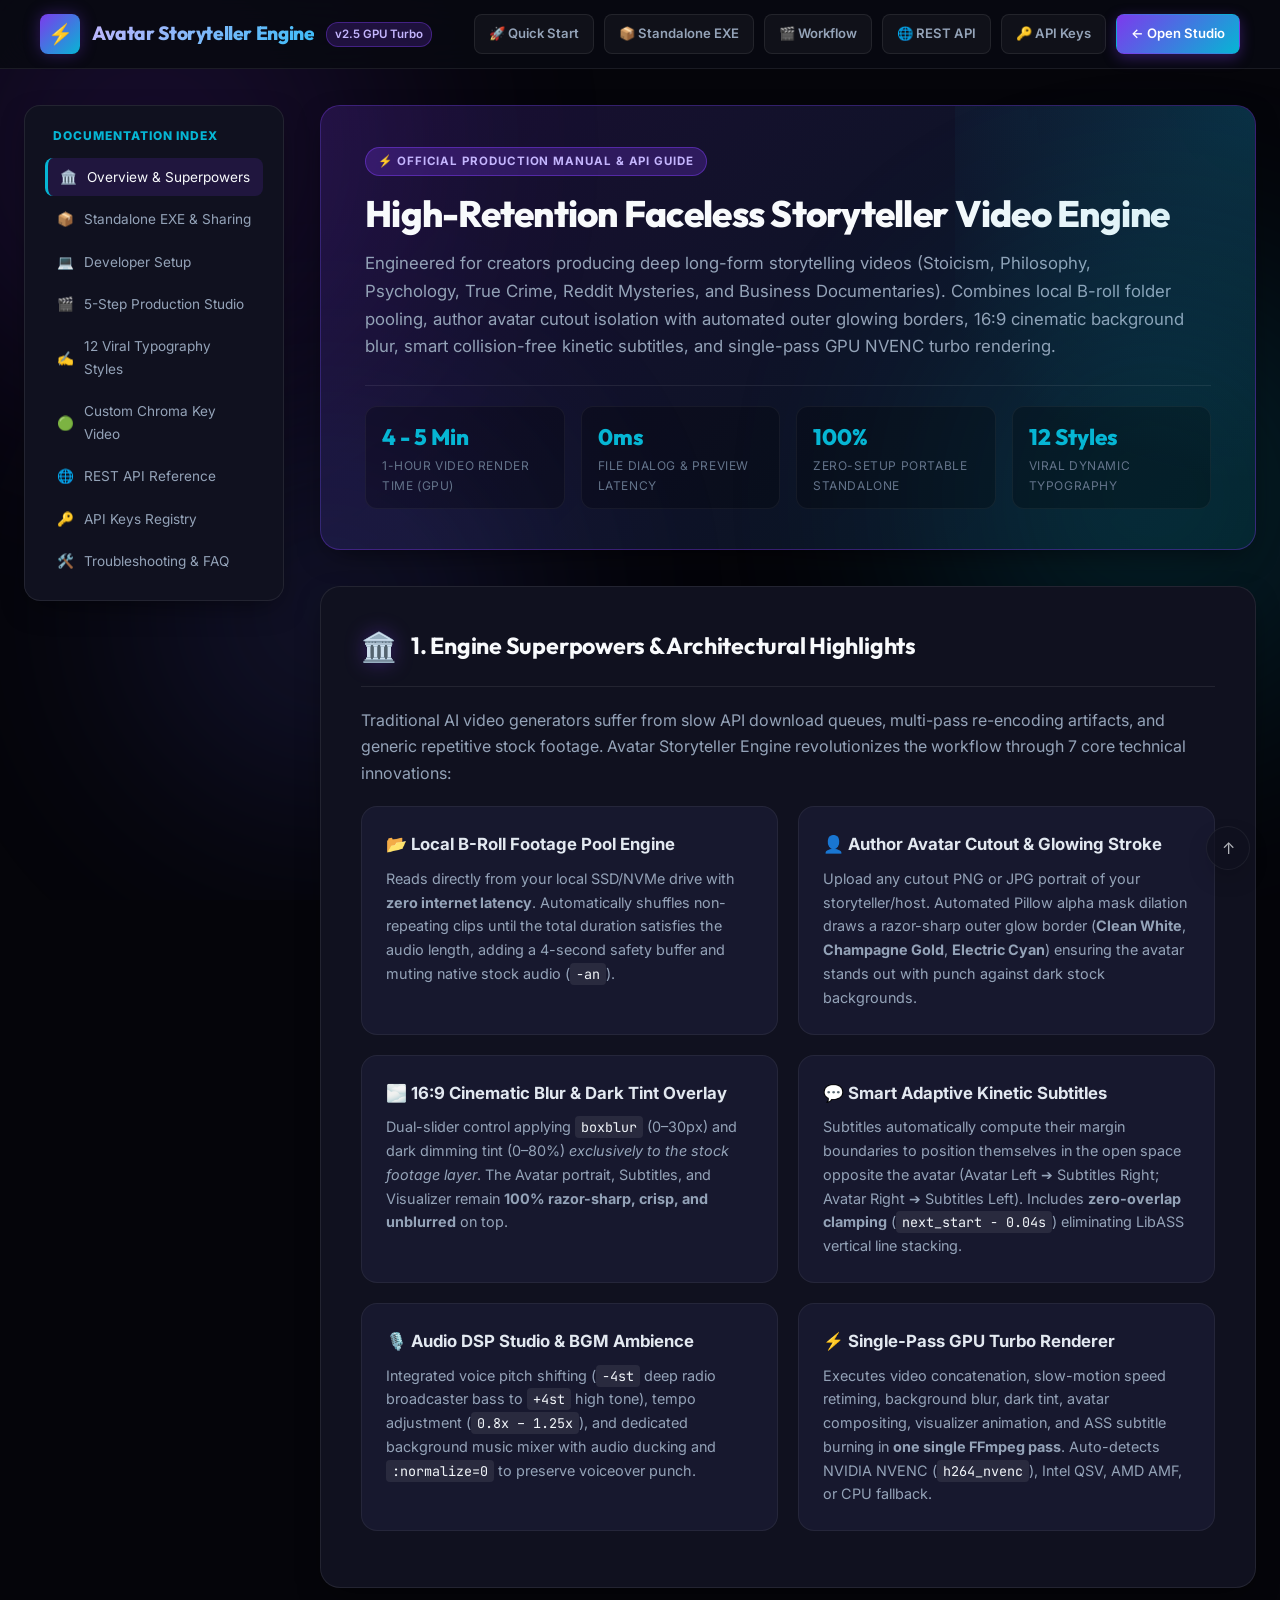
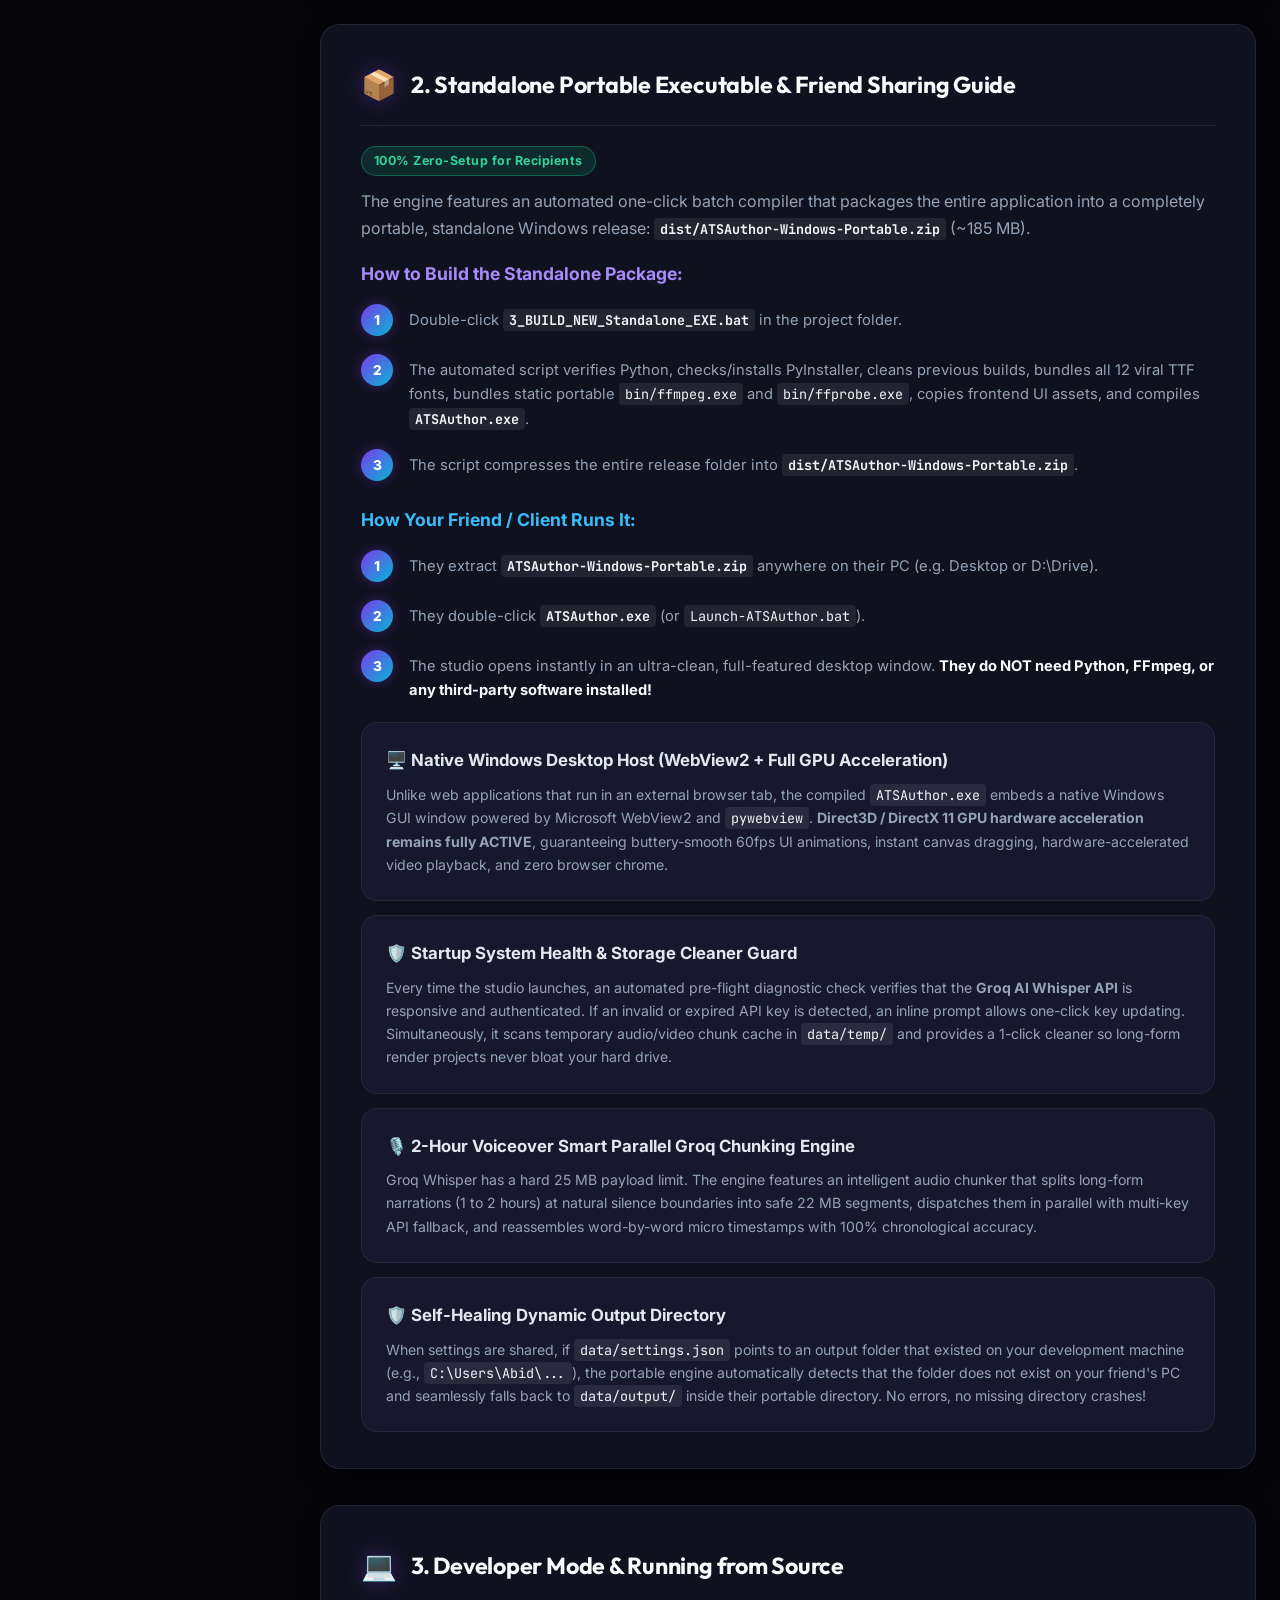
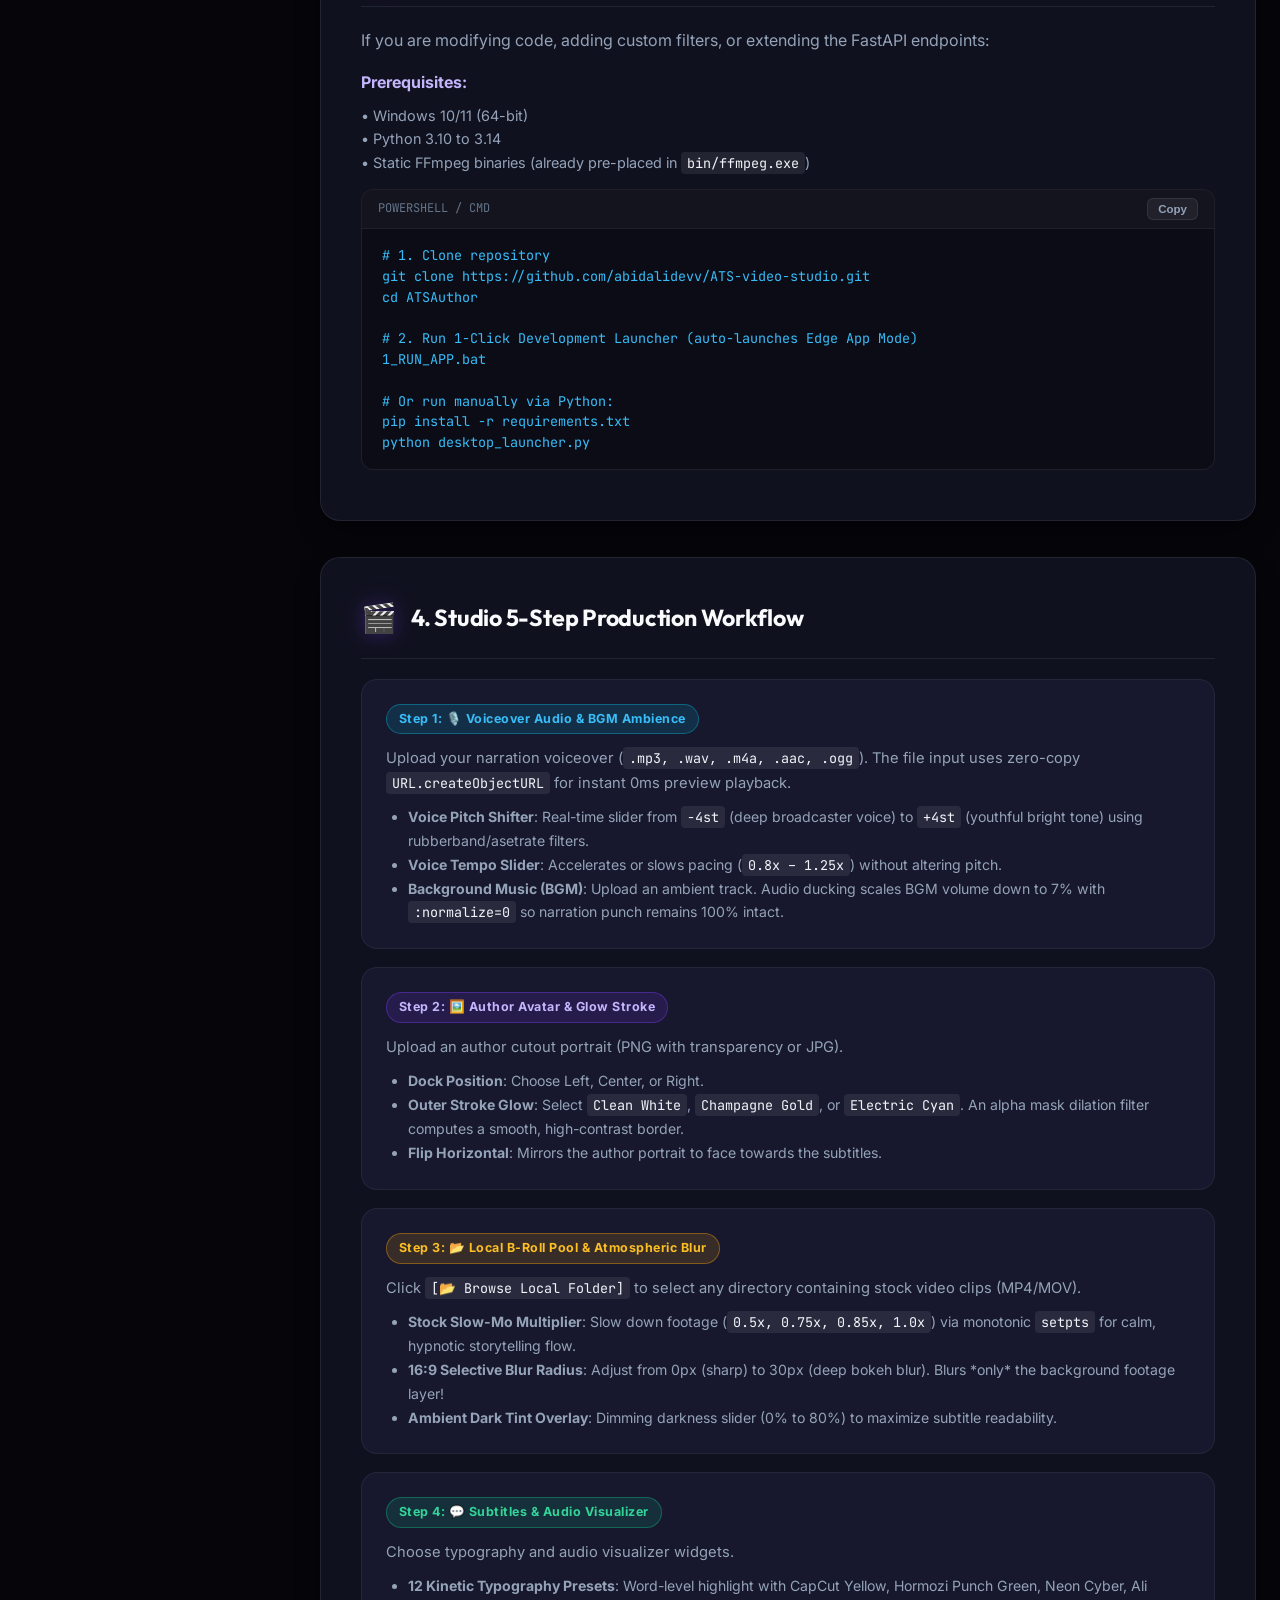
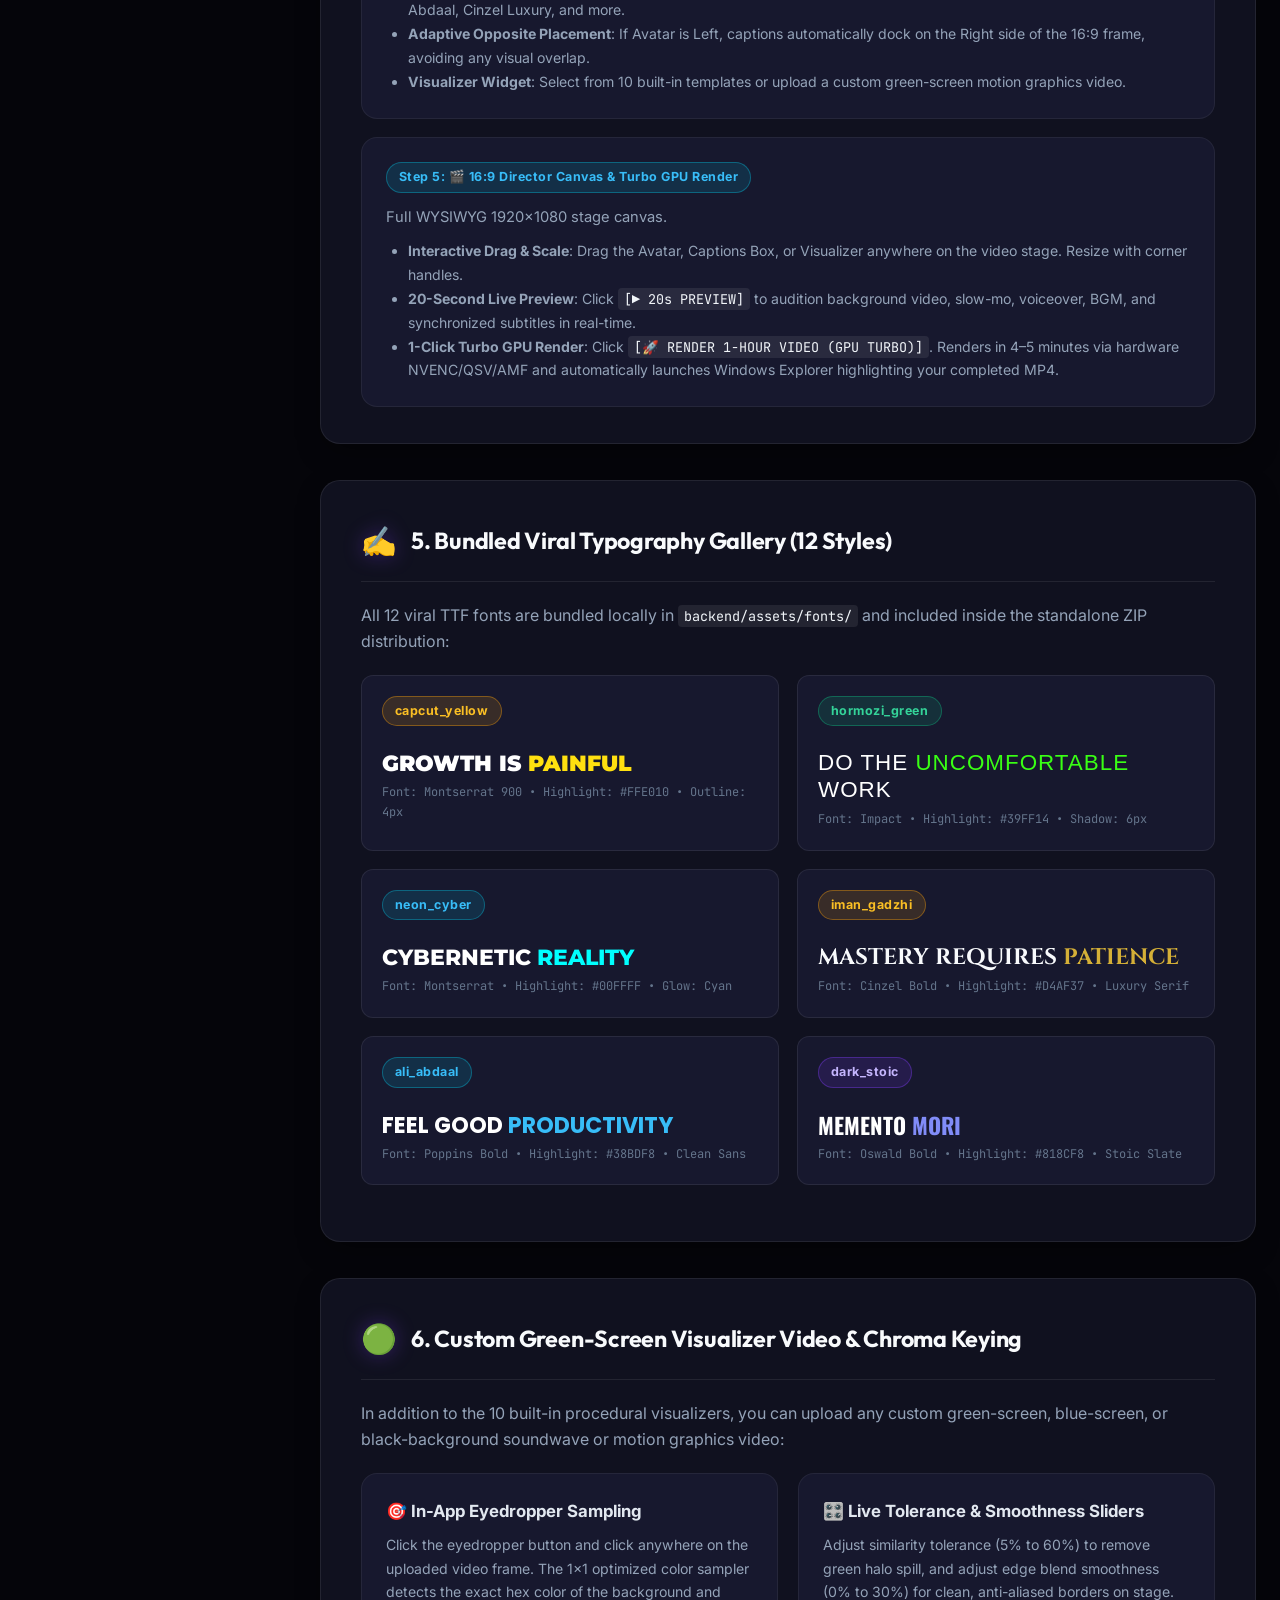
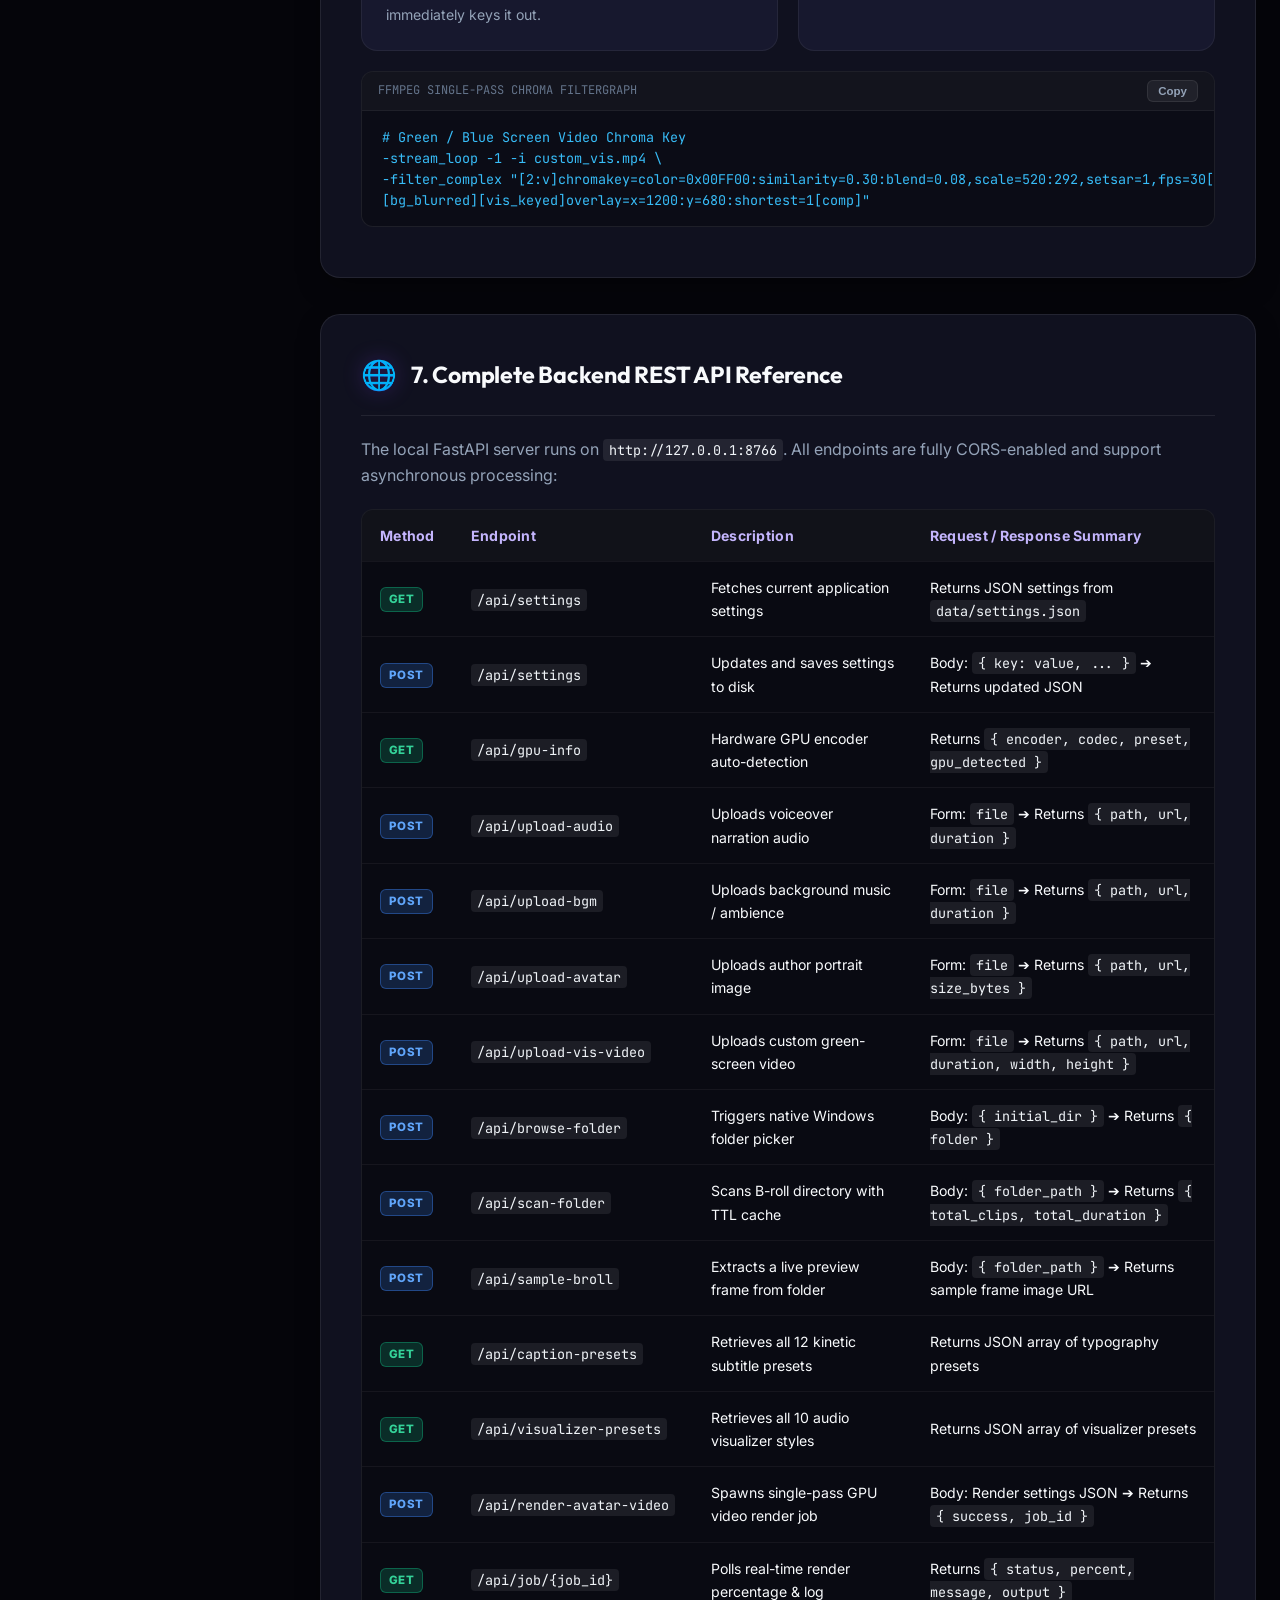
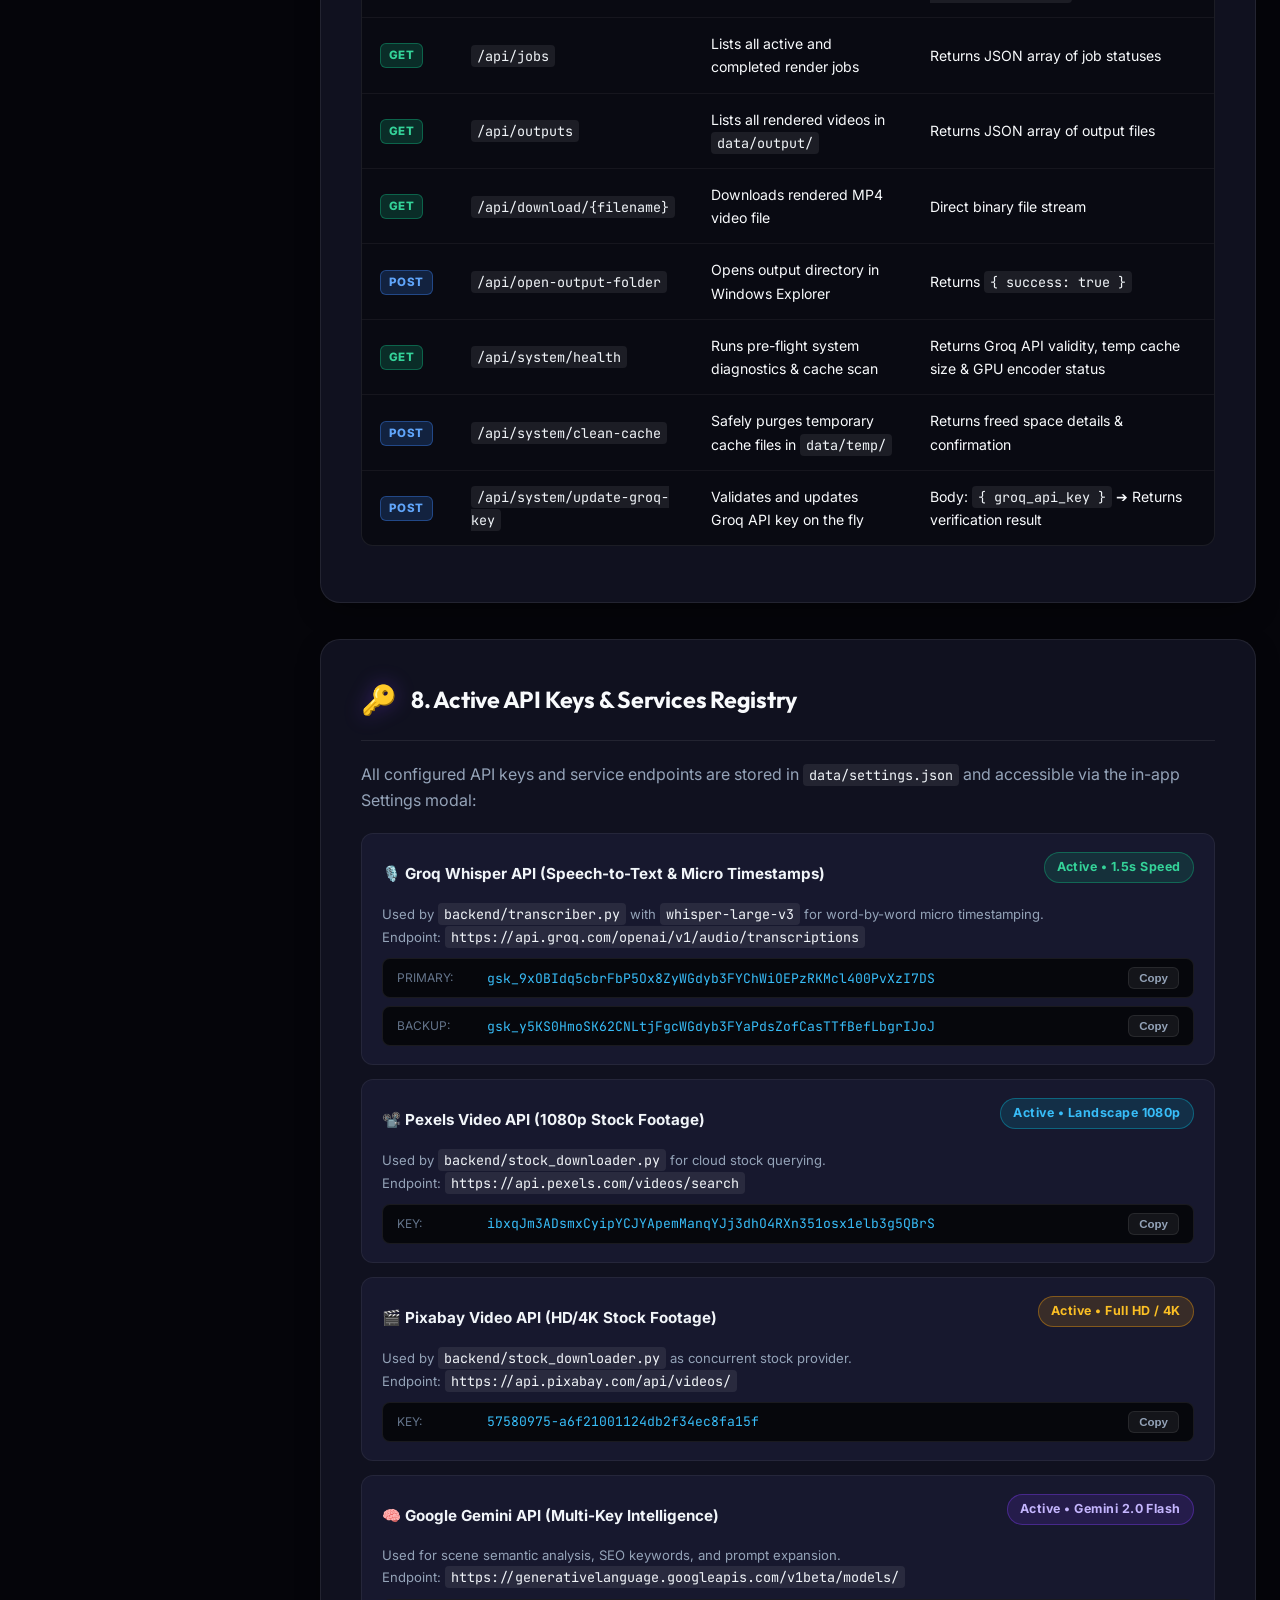
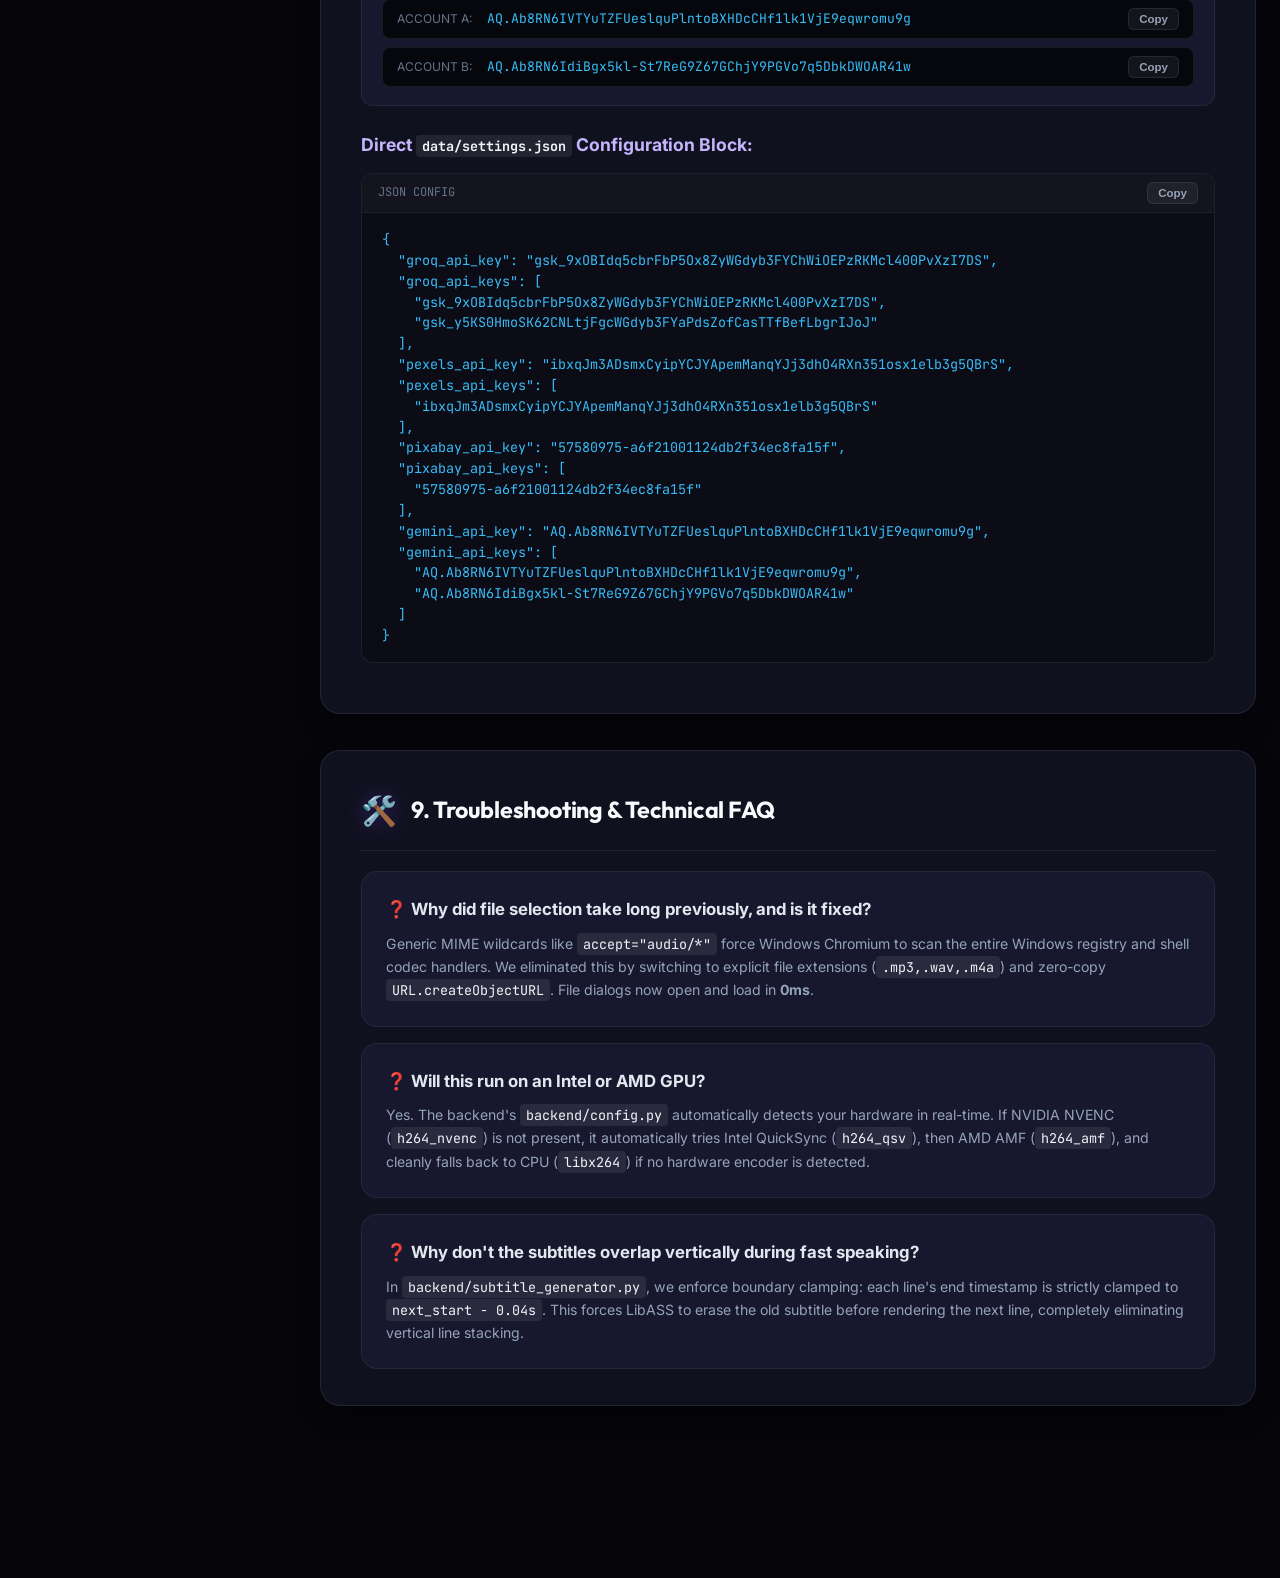
==== commit 71ec68c6: "feat: startup health guard popup, cache cleaner, and docs update" ====
--- a/documentation.html
+++ b/documentation.html
@@ -800,6 +800,27 @@
         </ul>
 
         <div class="sub-card" style="margin-top:20px;">
+          <div class="sub-card-title">🖥️ Native Windows Desktop Host (WebView2 + Full GPU Acceleration)</div>
+          <p style="color:var(--text-secondary);font-size:0.88rem;">
+            Unlike web applications that run in an external browser tab, the compiled <code>ATSAuthor.exe</code> embeds a native Windows GUI window powered by Microsoft WebView2 and <code>pywebview</code>. <strong>Direct3D / DirectX 11 GPU hardware acceleration remains fully ACTIVE</strong>, guaranteeing buttery-smooth 60fps UI animations, instant canvas dragging, hardware-accelerated video playback, and zero browser chrome.
+          </p>
+        </div>
+
+        <div class="sub-card" style="margin-top:14px;">
+          <div class="sub-card-title">🛡️ Startup System Health &amp; Storage Cleaner Guard</div>
+          <p style="color:var(--text-secondary);font-size:0.88rem;">
+            Every time the studio launches, an automated pre-flight diagnostic check verifies that the <strong>Groq AI Whisper API</strong> is responsive and authenticated. If an invalid or expired API key is detected, an inline prompt allows one-click key updating. Simultaneously, it scans temporary audio/video chunk cache in <code>data/temp/</code> and provides a 1-click cleaner so long-form render projects never bloat your hard drive.
+          </p>
+        </div>
+
+        <div class="sub-card" style="margin-top:14px;">
+          <div class="sub-card-title">🎙️ 2-Hour Voiceover Smart Parallel Groq Chunking Engine</div>
+          <p style="color:var(--text-secondary);font-size:0.88rem;">
+            Groq Whisper has a hard 25 MB payload limit. The engine features an intelligent audio chunker that splits long-form narrations (1 to 2 hours) at natural silence boundaries into safe 22 MB segments, dispatches them in parallel with multi-key API fallback, and reassembles word-by-word micro timestamps with 100% chronological accuracy.
+          </p>
+        </div>
+
+        <div class="sub-card" style="margin-top:14px;">
           <div class="sub-card-title">🛡️ Self-Healing Dynamic Output Directory</div>
           <p style="color:var(--text-secondary);font-size:0.88rem;">
             When settings are shared, if <code>data/settings.json</code> points to an output folder that existed on your development machine (e.g., <code>C:\Users\Abid\...</code>), the portable engine automatically detects that the folder does not exist on your friend's PC and seamlessly falls back to <code>data/output/</code> inside their portable directory. No errors, no missing directory crashes!
@@ -1141,6 +1162,24 @@
                 <td><code>/api/open-output-folder</code></td>
                 <td>Opens output directory in Windows Explorer</td>
                 <td>Returns <code>{ success: true }</code></td>
+              </tr>
+              <tr>
+                <td><span class="method-badge method-get">GET</span></td>
+                <td><code>/api/system/health</code></td>
+                <td>Runs pre-flight system diagnostics &amp; cache scan</td>
+                <td>Returns Groq API validity, temp cache size &amp; GPU encoder status</td>
+              </tr>
+              <tr>
+                <td><span class="method-badge method-post">POST</span></td>
+                <td><code>/api/system/clean-cache</code></td>
+                <td>Safely purges temporary cache files in <code>data/temp/</code></td>
+                <td>Returns freed space details &amp; confirmation</td>
+              </tr>
+              <tr>
+                <td><span class="method-badge method-post">POST</span></td>
+                <td><code>/api/system/update-groq-key</code></td>
+                <td>Validates and updates Groq API key on the fly</td>
+                <td>Body: <code>{ groq_api_key }</code> ➔ Returns verification result</td>
               </tr>
             </tbody>
           </table>
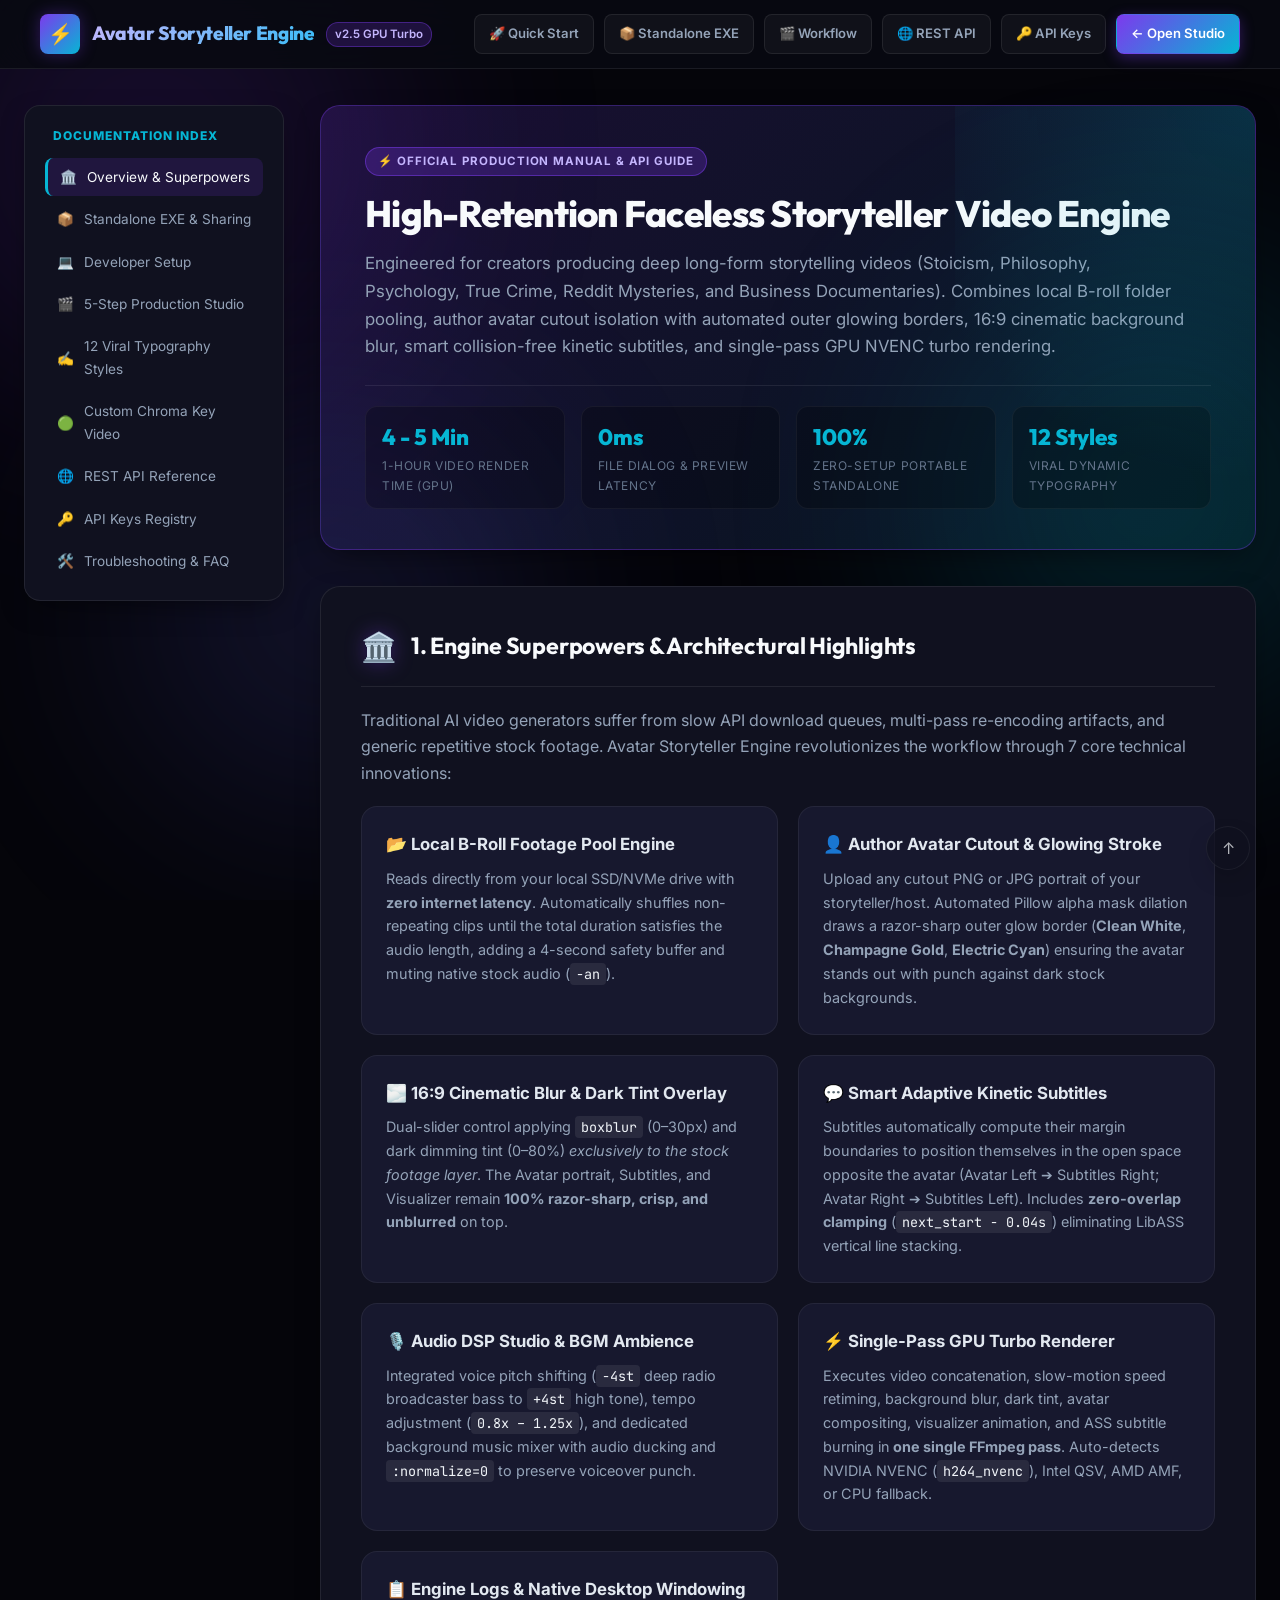
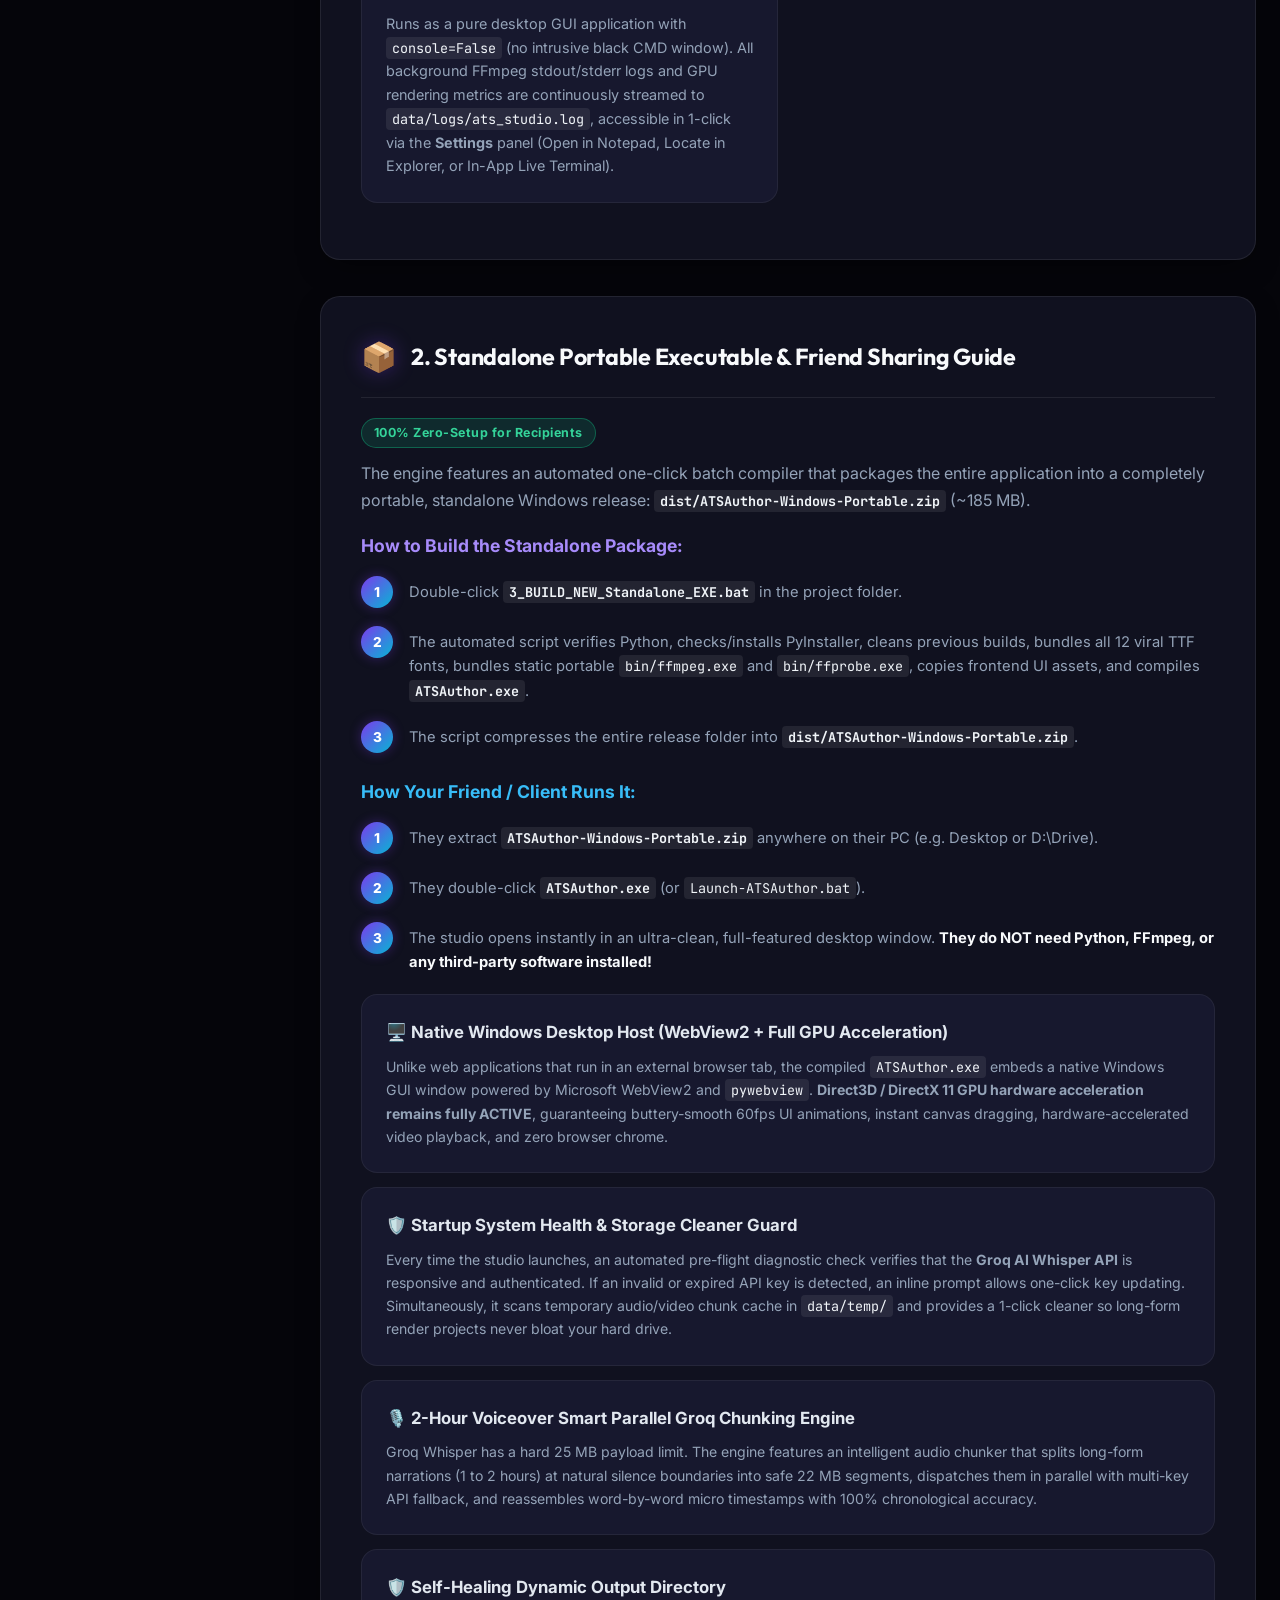
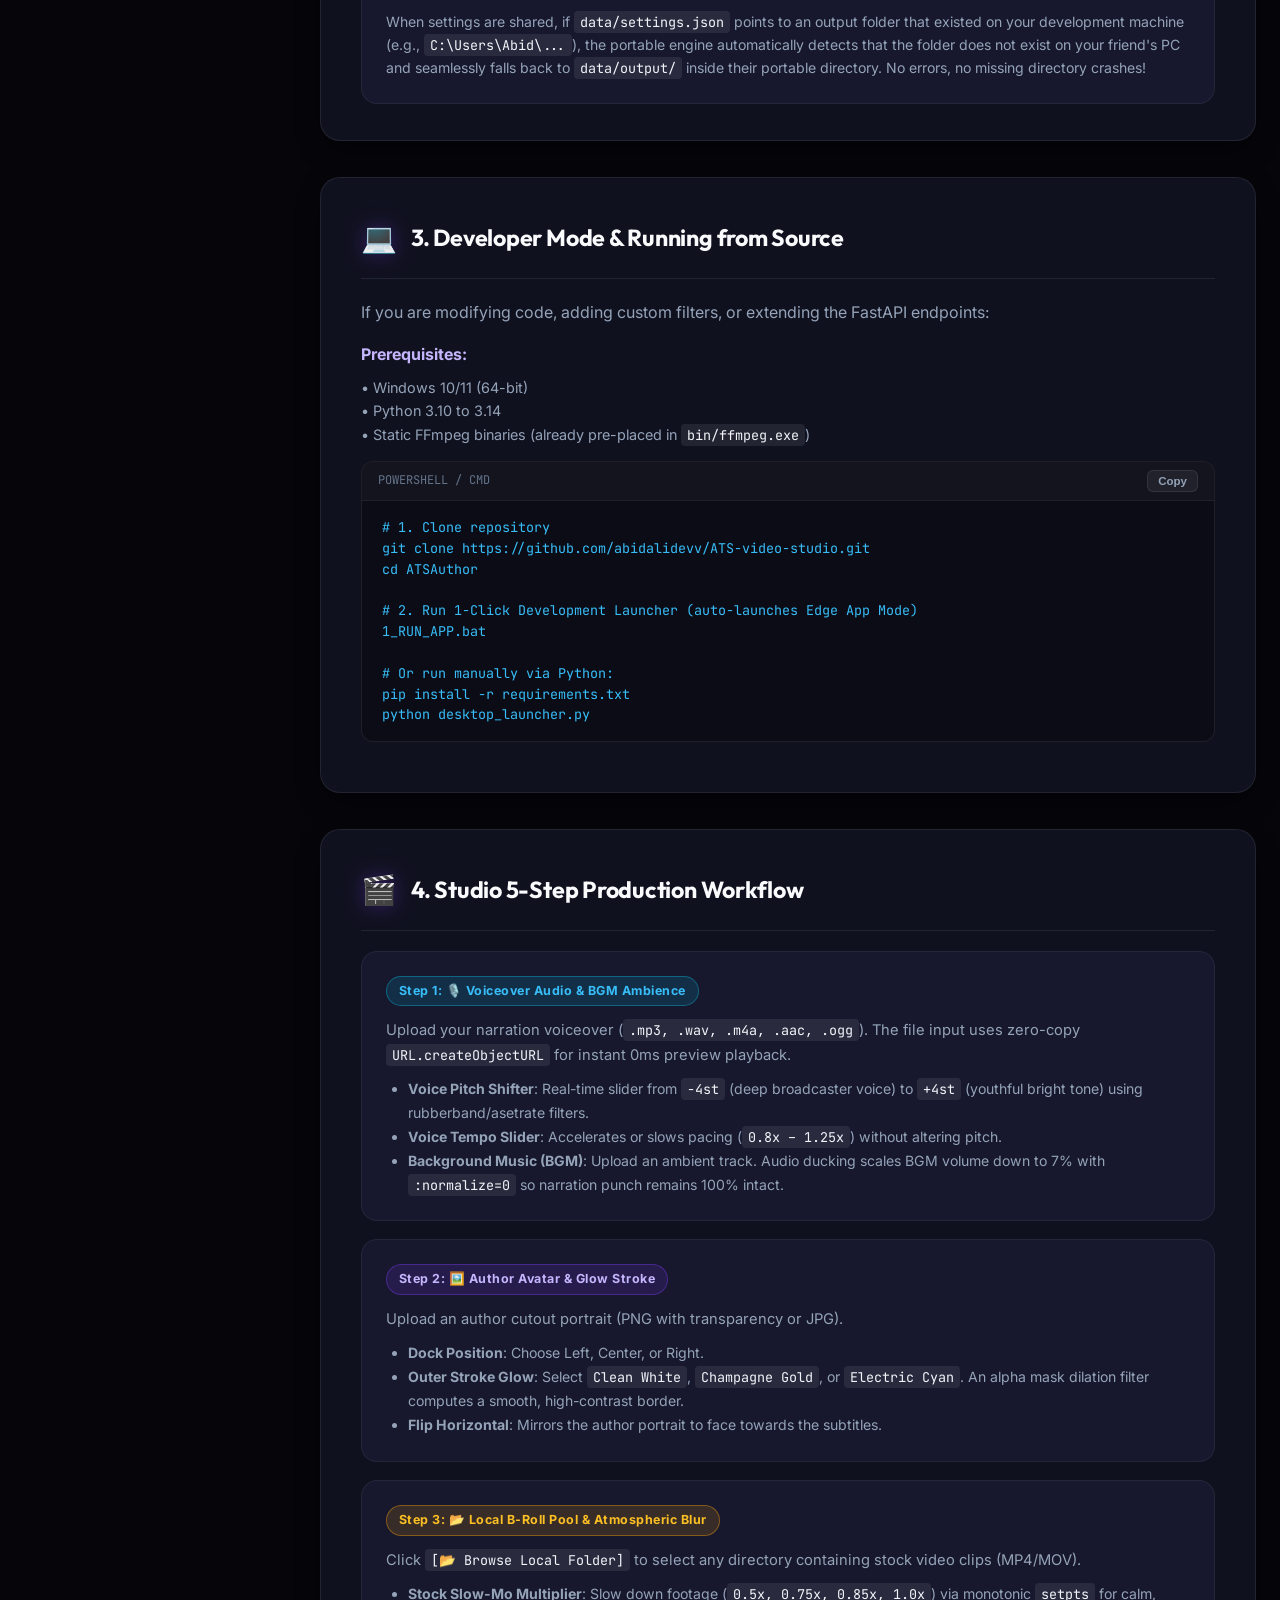
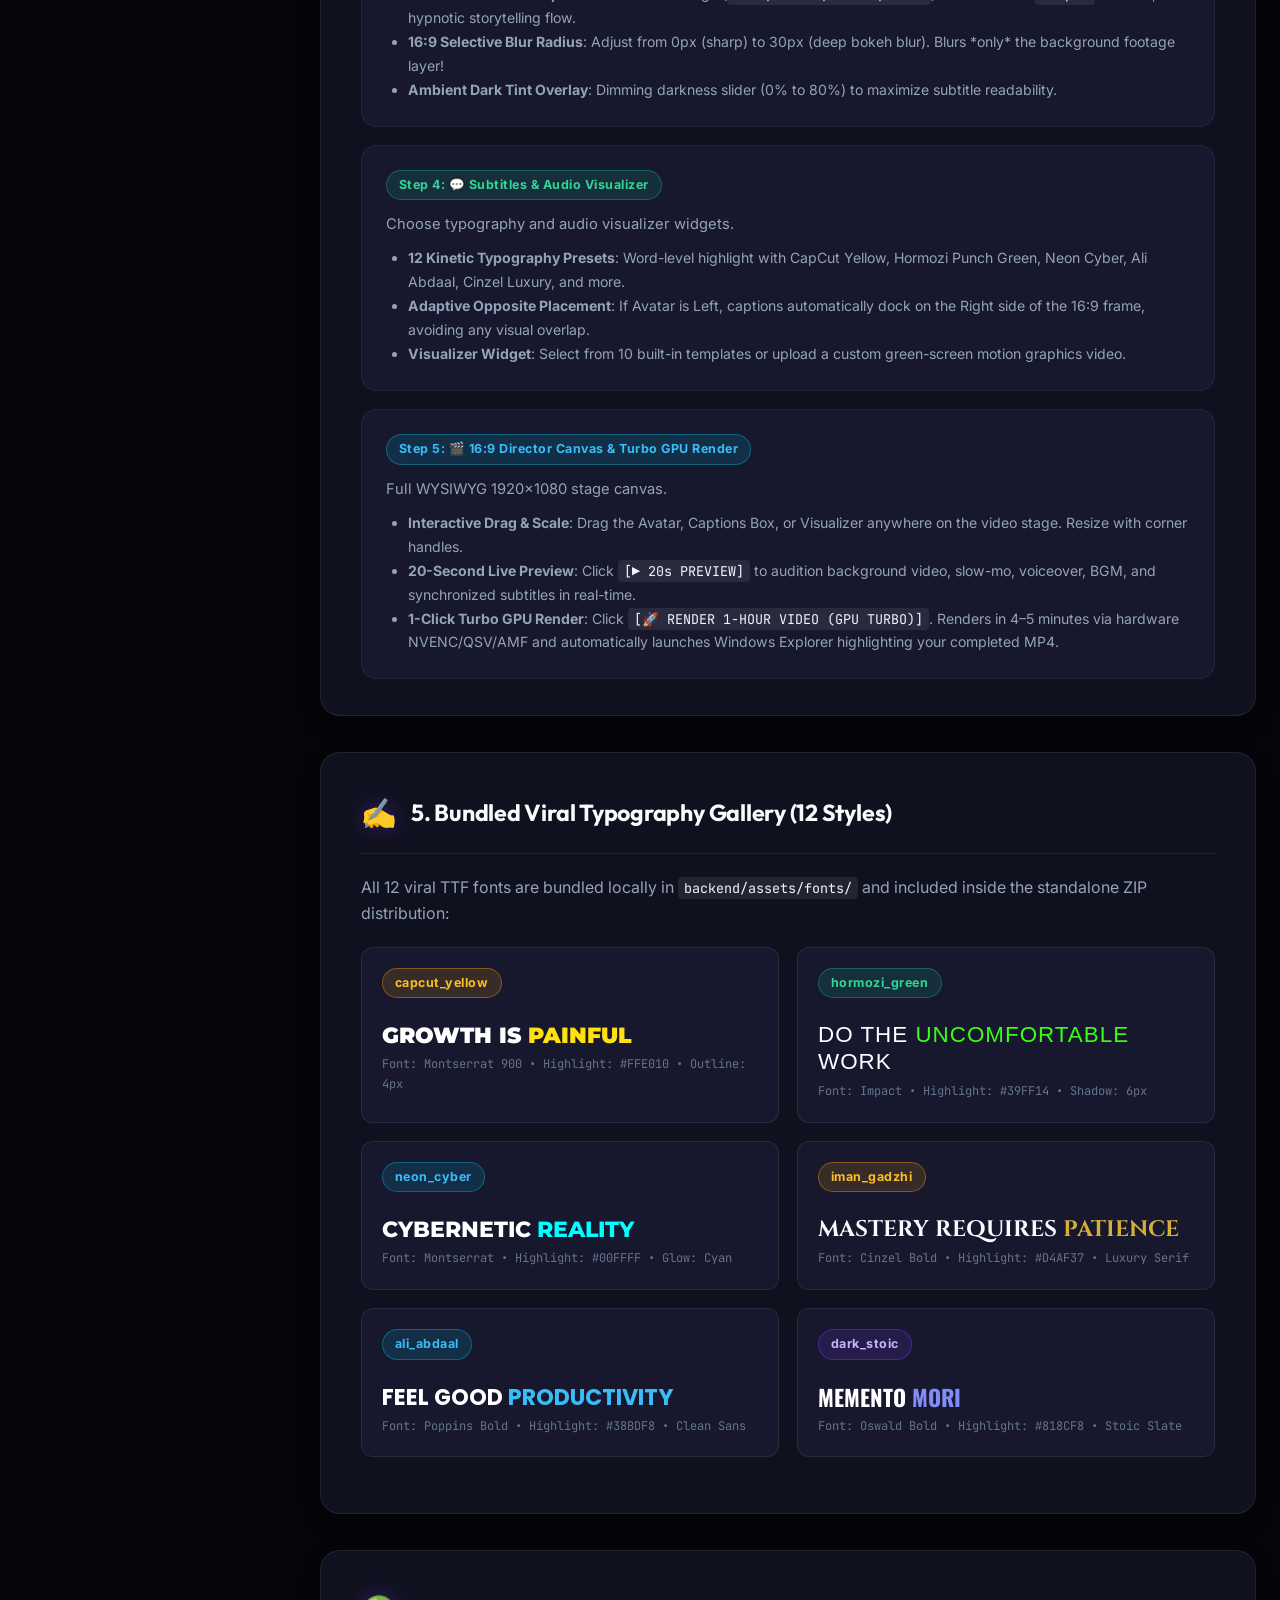
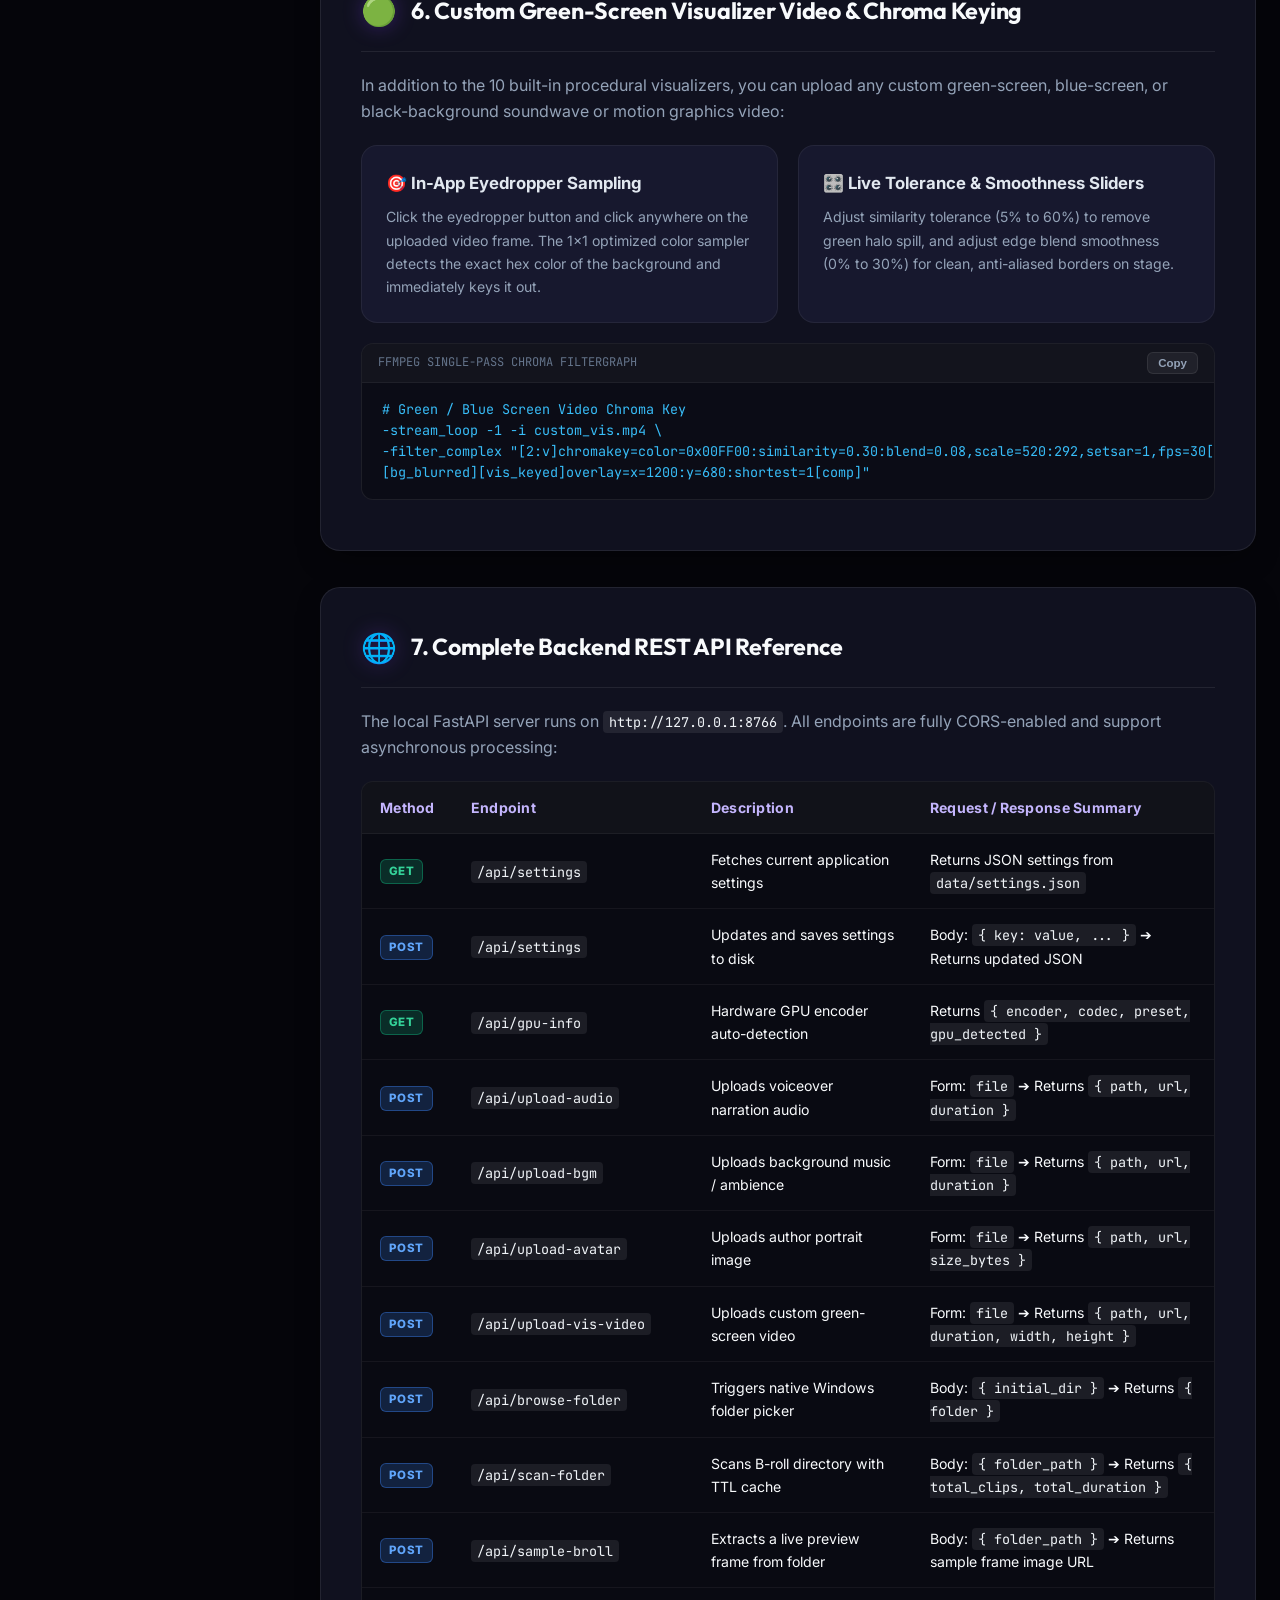
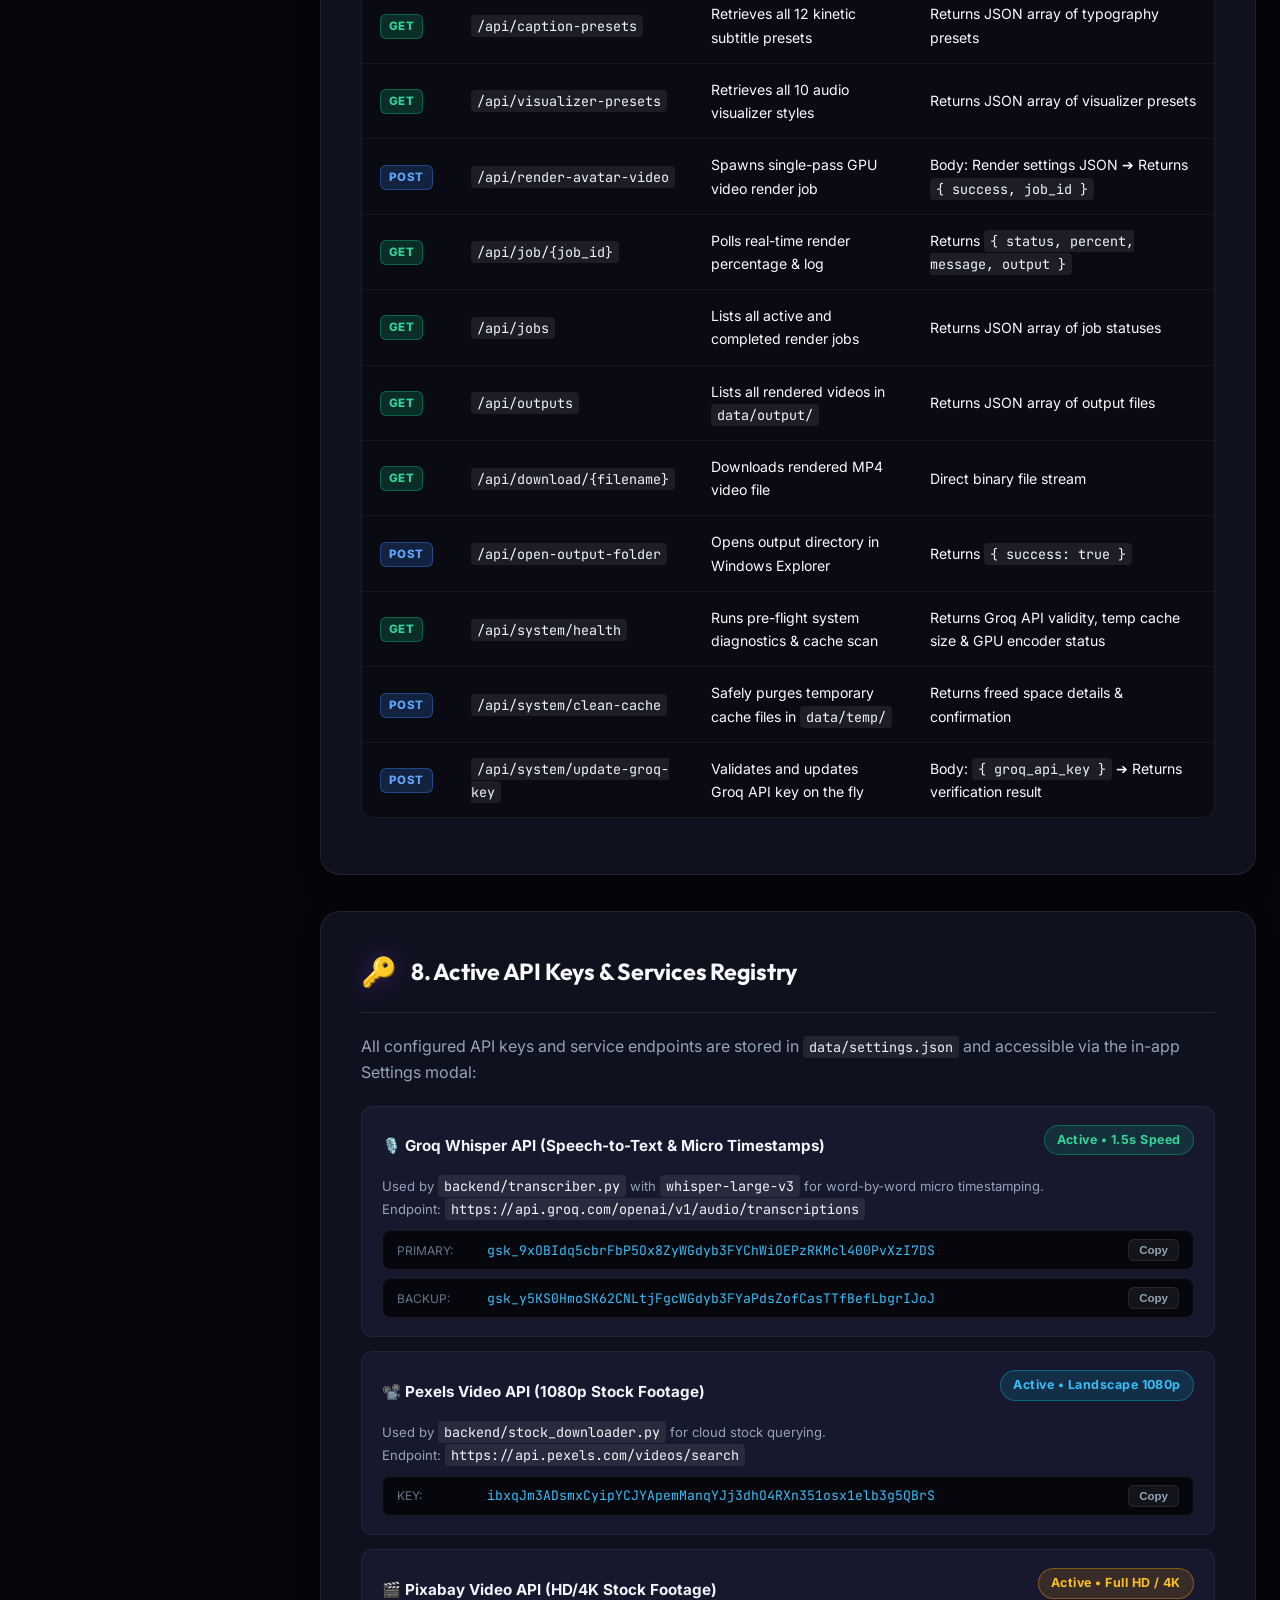
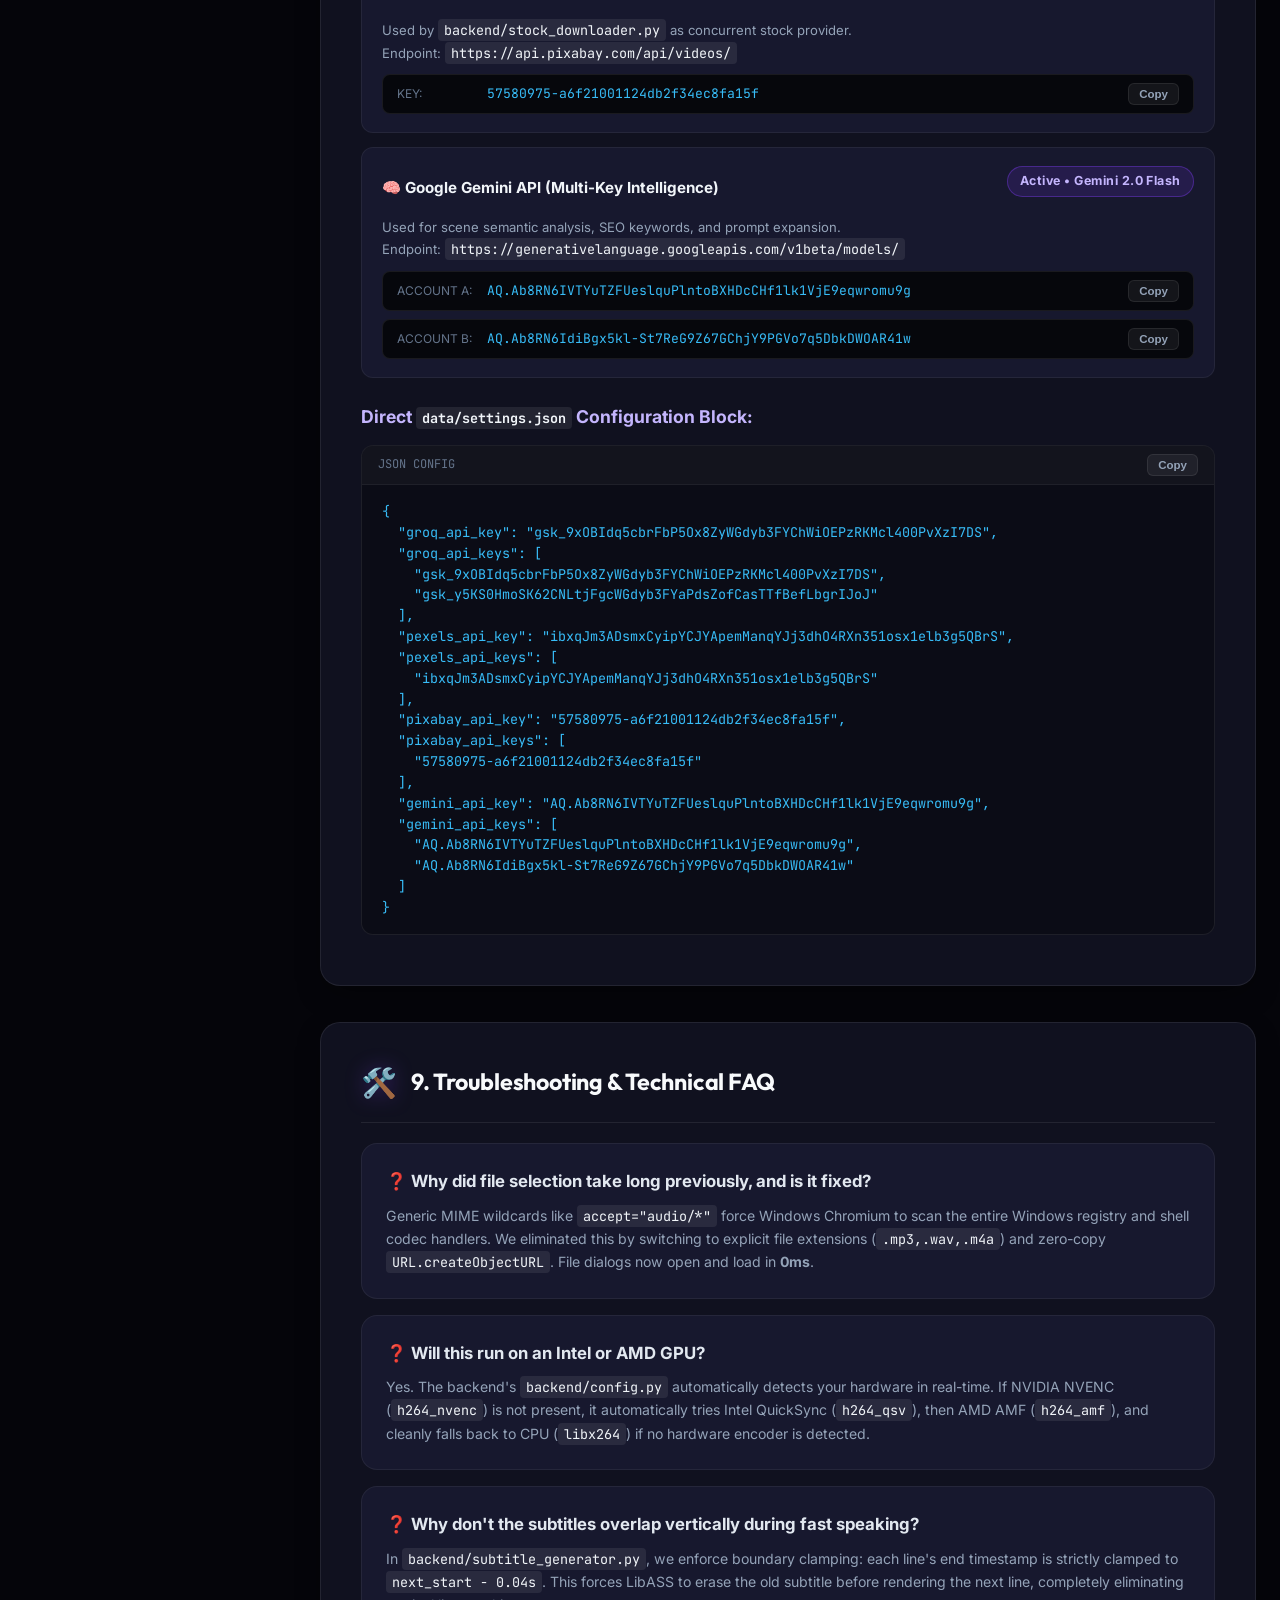
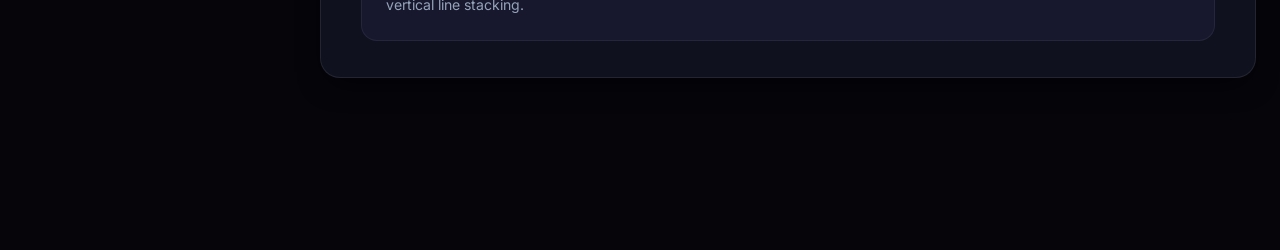
==== commit 6a062ff5: "Add persistent engine logging, Notepad/Explorer/Viewer log tools, and update all documentation" ====
--- a/documentation.html
+++ b/documentation.html
@@ -741,6 +741,13 @@
               Executes video concatenation, slow-motion speed retiming, background blur, dark tint, avatar compositing, visualizer animation, and ASS subtitle burning in <strong>one single FFmpeg pass</strong>. Auto-detects NVIDIA NVENC (<code>h264_nvenc</code>), Intel QSV, AMD AMF, or CPU fallback.
             </p>
           </div>
+
+          <div class="sub-card">
+            <div class="sub-card-title">📋 Engine Logs &amp; Native Desktop Windowing</div>
+            <p style="color:var(--text-secondary);font-size:0.9rem;">
+              Runs as a pure desktop GUI application with <code>console=False</code> (no intrusive black CMD window). All background FFmpeg stdout/stderr logs and GPU rendering metrics are continuously streamed to <code>data/logs/ats_studio.log</code>, accessible in 1-click via the <strong>Settings</strong> panel (Open in Notepad, Locate in Explorer, or In-App Live Terminal).
+            </p>
+          </div>
         </div>
       </section>
 
